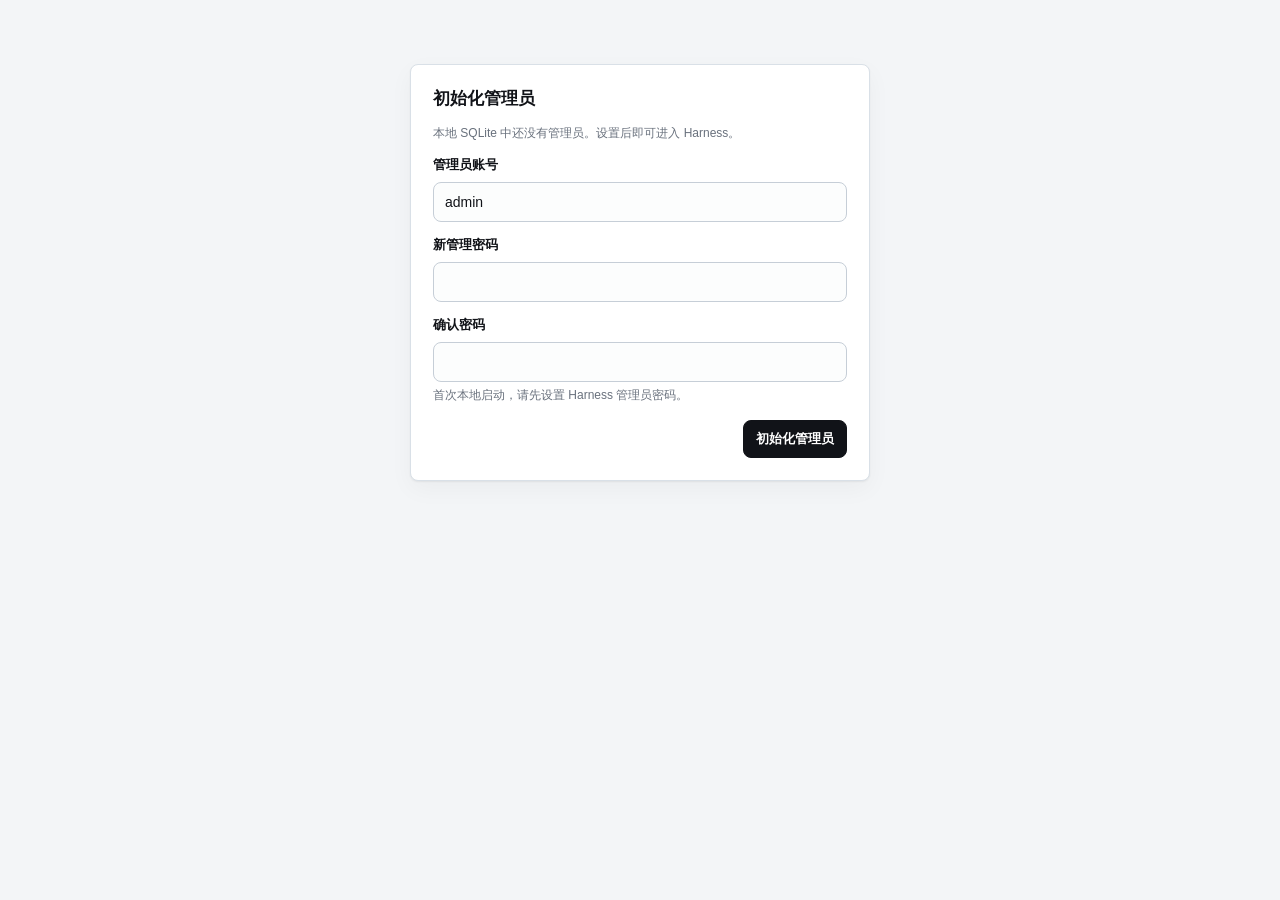
==== xhs-ops-demo-skill/assets/harness.html @ dd9276b9 "Package local SQLite skill workbench" ====
<!doctype html>
<html lang="zh-CN">
<head>
  <meta charset="utf-8" />
  <meta name="viewport" content="width=device-width, initial-scale=1" />
  <title>Agent Harness 控制台</title>
  <style>
    :root {
      --bg: #f7f7f5;
      --surface: #ffffff;
      --surface-soft: #f4f4f2;
      --text: #1f1f1f;
      --muted: #6b6b6b;
      --line: #dededb;
      --line-strong: #c9c9c5;
      --primary: #111111;
      --primary-hover: #2b2b2b;
      --green: #147d4f;
      --orange: #a85d00;
      --red: #c0392b;
      --shadow: 0 1px 2px rgba(0, 0, 0, .05);
    }
    * { box-sizing: border-box; }
    body {
      margin: 0;
      color: var(--text);
      background: var(--bg);
      font-family: -apple-system, BlinkMacSystemFont, "Segoe UI", "PingFang SC", "Microsoft YaHei", sans-serif;
    }
    h1 { margin: 0; font-size: 17px; font-weight: 760; letter-spacing: 0; }
    .sub { margin-top: 6px; color: var(--muted); font-size: 13px; line-height: 1.55; }
    a, .link-btn {
      color: var(--text); font-weight: 760; text-decoration: none;
    }
    button, .button-link {
      height: 38px; border: 1px solid var(--line); border-radius: 8px; background: var(--surface); padding: 0 12px;
      display: inline-flex; align-items: center; justify-content: center; cursor: pointer;
      font-size: 13px; font-weight: 760; color: var(--text);
    }
    button:hover, .button-link:hover { border-color: var(--line-strong); background: #f8f8f7; }
    button:disabled { opacity: .55; cursor: not-allowed; }
    input {
      width: 100%; height: 40px; border: 1px solid var(--line-strong); border-radius: 8px; padding: 0 11px;
      font-size: 14px; color: var(--text); background: var(--surface);
    }
    input:focus { outline: none; border-color: var(--primary); box-shadow: 0 0 0 2px rgba(17, 17, 17, .08); }
    button.primary { border-color: var(--primary); color: white; background: var(--primary); }
    button.primary:hover { background: var(--primary-hover); }
    button.danger { border: 0; color: white; background: var(--red); }
    button.secondary { background: #4b4b4b; color: white; border: 0; }
    .button-link { gap: 8px; }
    .app-shell {
      min-height: 100vh;
      display: grid;
      grid-template-columns: 268px minmax(0, 1fr);
    }
    .sidebar {
      min-height: 100vh;
      position: sticky;
      top: 0;
      align-self: start;
      display: flex;
      flex-direction: column;
      gap: 16px;
      padding: 18px;
      background: var(--surface);
      border-right: 1px solid var(--line);
    }
    .brand { display: flex; align-items: center; gap: 10px; padding: 2px 2px 8px; }
    .brand-mark {
      width: 30px; height: 30px; border-radius: 8px; border: 1px solid var(--line);
      display: grid; place-items: center; font-weight: 800; background: #f0f0ee;
    }
    .side-menu { display: grid; gap: 4px; }
    .menu-item {
      width: 100%;
      justify-content: flex-start;
      height: 36px;
      border: 0;
      box-shadow: none;
      background: transparent;
      color: #343434;
      font-weight: 680;
    }
    .menu-item:hover, .menu-item.active { background: var(--surface-soft); }
    .menu-item.active { color: #111; }
    .sidebar-actions { display: flex; gap: 8px; flex-wrap: wrap; }
    .sidebar-actions button, .sidebar-actions .button-link { box-shadow: none; height: 36px; }
    .side-panel {
      border-top: 1px solid var(--line);
      padding-top: 14px;
    }
    .content {
      min-width: 0;
      padding: 26px 34px 42px;
      display: flex;
      flex-direction: column;
      gap: 18px;
    }
    .page-header {
      display: flex;
      align-items: flex-start;
      justify-content: space-between;
      gap: 16px;
      padding-bottom: 8px;
      border-bottom: 1px solid var(--line);
    }
    .page-title { margin: 0; font-size: 26px; font-weight: 760; }
    .page { display: none; flex-direction: column; gap: 18px; }
    .page.active { display: flex; }
    .card, .section {
      background: var(--surface);
      border: 1px solid var(--line);
      border-radius: 8px;
      box-shadow: var(--shadow);
    }
    .section { padding: 18px; }
    h2 { margin: 0 0 14px; font-size: 17px; display: flex; justify-content: space-between; gap: 12px; align-items: center; }
    h3 { margin: 0 0 8px; font-size: 14px; }
    .small { color: var(--muted); font-size: 12px; line-height: 1.5; }
    .status { padding: 12px; border-radius: 8px; background: var(--surface-soft); border: 1px solid var(--line); line-height: 1.55; }
    .grid { display: grid; grid-template-columns: repeat(4, 1fr); gap: 12px; }
    .grid.two { grid-template-columns: 1fr 1fr; }
    .filter-grid { display: grid; grid-template-columns: repeat(6, minmax(0, 1fr)); gap: 12px; align-items: end; }
    .metric { border: 1px solid var(--line); border-radius: 8px; padding: 12px; background: #fbfbfa; }
    .metric b { display: block; font-size: 22px; margin-bottom: 4px; }
    .pill { display: inline-block; padding: 3px 8px; border-radius: 999px; font-size: 12px; font-weight: 760; background: #eeeeec; color: #3f3f3f; }
    .pill.active, .pill.applied { background: #e4f3eb; color: var(--green); }
    .pill.candidate, .pill.pending { background: #fff2dc; color: var(--orange); }
    .pill.disabled, .pill.dismissed { background: #eeeeec; color: #626262; }
    .pill.analyzed { background: #ececec; color: #333333; }
    .pill.lead, .pill.keep, .pill.allow, .pill.pass { background: #e4f3eb; color: var(--green); }
    .pill.drop, .pill.ignore, .pill.reject, .pill.block { background: #f9e7e4; color: var(--red); }
    .list { display: grid; gap: 10px; }
    .item { border: 1px solid var(--line); border-radius: 8px; padding: 12px; background: #fbfbfa; }
    .item-head { display: flex; justify-content: space-between; gap: 12px; align-items: flex-start; margin-bottom: 6px; }
    .trace-output, .feedback-output, .audit-output {
      max-height: 150px; overflow: auto; padding: 10px; border-radius: 8px; background: white;
      border: 1px solid var(--line); white-space: pre-wrap; font-size: 12px; color: #383838;
    }
    .feedback-output { max-height: 160px; }
    .audit-output { max-height: 190px; }
    .feedback-action {
      display: none; align-items: center; gap: 8px; margin-top: 10px; padding: 9px 10px;
      border-radius: 8px; background: var(--surface-soft); color: #333; font-size: 12px; font-weight: 760;
    }
    .feedback-action.error { display: flex; background: #f9e7e4; color: var(--red); }
    .feedback-action.active { display: flex; }
    .spinner {
      width: 14px; height: 14px; border: 2px solid #d8d8d5; border-top-color: var(--primary);
      border-radius: 999px; animation: spin .8s linear infinite; flex: 0 0 auto;
    }
    @keyframes spin { to { transform: rotate(360deg); } }
    .timeline { max-height: 360px; overflow: auto; border: 1px solid var(--line); border-radius: 8px; background: #fbfbfa; padding: 8px 12px; }
    .event { display: grid; grid-template-columns: 80px 145px 1fr; gap: 10px; padding: 8px 0; border-bottom: 1px dashed #dbe3ef; font-size: 12px; }
    .event:last-child { border-bottom: 0; }
    .event .time, .event .agent { color: var(--muted); }
    .history { display: grid; gap: 6px; max-height: 260px; overflow: auto; }
    .history button { width: 100%; justify-content: flex-start; box-shadow: none; height: auto; min-height: 38px; text-align: left; padding: 8px 10px; }
    .btn-row { display: flex; gap: 8px; flex-wrap: wrap; margin-top: 10px; }
    .btn-row button { box-shadow: none; }
    .btn-row button:disabled { opacity: .65; cursor: not-allowed; }
    .gate { min-height: 100vh; padding: 64px 18px 42px; display: grid; place-items: start center; }
    .gate-card { width: min(460px, 100%); padding: 22px; }
    .gate-card label, .modal label, .section label { display: block; font-weight: 760; font-size: 13px; margin: 14px 0 8px; }
    .gate-actions { display: flex; gap: 10px; justify-content: flex-end; margin-top: 16px; }
    .gate-actions button { box-shadow: none; }
    .modal-mask {
      position: fixed; inset: 0; background: rgba(15,23,42,.42); display: none; align-items: center; justify-content: center;
      z-index: 50; padding: 18px;
    }
    .modal { width: min(680px, 100%); background: white; border-radius: 8px; box-shadow: 0 18px 40px rgba(15,23,42,.18); border: 1px solid var(--line); }
    .modal-head { padding: 18px 20px; border-bottom: 1px solid var(--line); display: flex; justify-content: space-between; align-items: center; }
    .modal-head h2 { margin: 0; font-size: 18px; }
    .modal-body { padding: 20px; }
    .modal-actions { padding: 0 20px 20px; display: flex; gap: 10px; justify-content: flex-end; }
    .modal-actions button { box-shadow: none; }
    .row { display: grid; grid-template-columns: 1fr 1fr; gap: 12px; }
    .checks { display: flex; align-items: center; gap: 8px; margin-top: 12px; color: var(--muted); font-size: 13px; cursor: pointer; }
    .checks input { width: 16px; height: 16px; }
    .field-help { margin-top: 5px; color: var(--muted); font-size: 12px; line-height: 1.45; }
    .pager { display: flex; align-items: center; justify-content: space-between; gap: 12px; flex-wrap: wrap; margin-top: 14px; }
    .mono { font-family: ui-monospace, SFMono-Regular, Menlo, Consolas, "Liberation Mono", monospace; }

    /* Interaction polish: clearer navigation, stronger focus/hover states, restrained operator-console color. */
    :root {
      --bg: #f3f5f7;
      --surface: #ffffff;
      --surface-soft: #f8faf9;
      --text: #111318;
      --muted: #69717d;
      --line: #dde2e7;
      --line-strong: #c6ced7;
      --primary: #111318;
      --primary-hover: #252932;
      --accent: #0f6b57;
      --accent-soft: #e8f4ef;
      --blue: #315f9f;
      --blue-soft: #e9f0fb;
      --shadow: 0 1px 2px rgba(17, 19, 24, .06), 0 8px 24px rgba(17, 19, 24, .04);
      --shadow-hover: 0 2px 4px rgba(17, 19, 24, .08), 0 12px 28px rgba(17, 19, 24, .07);
      --focus-ring: 0 0 0 3px rgba(15, 107, 87, .16);
    }
    body { background: var(--bg); }
    button, .button-link {
      transition: transform .12s ease, background .14s ease, border-color .14s ease, box-shadow .14s ease, opacity .14s ease;
      box-shadow: 0 1px 1px rgba(17,19,24,.06);
    }
    button:hover:not(:disabled), .button-link:hover {
      border-color: var(--line-strong);
      box-shadow: var(--shadow-hover);
      transform: translateY(-1px);
    }
    button:active:not(:disabled), button.is-pressing:not(:disabled) {
      transform: translateY(0) scale(.99);
      box-shadow: 0 1px 1px rgba(17,19,24,.06);
    }
    button:focus-visible, .button-link:focus-visible, a:focus-visible {
      outline: none;
      box-shadow: var(--focus-ring);
    }
    button.primary {
      border-color: var(--primary);
      background: var(--primary);
      color: #ffffff;
    }
    button.primary:hover:not(:disabled) { background: var(--primary-hover); }
    button.secondary {
      color: var(--text);
      background: #ffffff;
      border: 1px solid var(--line-strong);
    }
    button.secondary:hover:not(:disabled) { background: #f7f9fb; }
    button.danger { background: var(--red); }
    input {
      background: #fcfdfd;
      transition: border-color .14s ease, box-shadow .14s ease, background .14s ease;
    }
    input:hover { border-color: #aeb8c4; background: #ffffff; }
    input:focus { border-color: var(--accent); box-shadow: var(--focus-ring); }
    input[type="checkbox"] { accent-color: var(--accent); }
    .card, .section, .gate-card {
      border-color: #d9e0e7;
      box-shadow: var(--shadow);
    }
    .sidebar {
      background: #ffffff;
      box-shadow: 1px 0 0 rgba(221,226,231,.7);
    }
    .brand-mark {
      color: #0f4f42;
      background: var(--accent-soft);
      border-color: #c8e5da;
    }
    .menu-item {
      position: relative;
      border-radius: 8px;
      padding-left: 14px;
      transition: background .14s ease, color .14s ease, transform .12s ease;
    }
    .menu-item::before {
      content: "";
      position: absolute;
      left: 4px;
      top: 9px;
      bottom: 9px;
      width: 3px;
      border-radius: 999px;
      background: transparent;
    }
    .menu-item:hover:not(:disabled) {
      background: #f2f6f4;
      transform: none;
      box-shadow: none;
    }
    .menu-item.active {
      color: #0f4f42;
      background: var(--accent-soft);
      font-weight: 800;
    }
    .menu-item.active::before { background: var(--accent); }
    .side-panel {
      background: #fbfcfd;
      border: 1px solid var(--line);
      border-radius: 8px;
      padding: 12px;
    }
    .page-header {
      background: rgba(255,255,255,.72);
      border: 1px solid rgba(221,226,231,.8);
      border-radius: 8px;
      padding: 16px;
    }
    .section {
      transition: box-shadow .14s ease, border-color .14s ease;
    }
    .section:hover { border-color: #d2dbe3; }
    .metric, .item {
      background: var(--surface-soft);
      transition: transform .14s ease, border-color .14s ease, box-shadow .14s ease, background .14s ease;
    }
    .metric:hover, .item:hover {
      border-color: #bcc8d4;
      box-shadow: var(--shadow-hover);
      transform: translateY(-1px);
      background: #ffffff;
    }
    .status {
      background: #ffffff;
      border-left: 4px solid var(--accent);
    }
    .filter-grid {
      padding: 12px;
      border: 1px solid var(--line);
      border-radius: 8px;
      background: var(--surface-soft);
    }
    .trace-output, .feedback-output, .audit-output {
      background: #ffffff;
      border-color: #dce5e1;
    }
    .pill { border-radius: 8px; }
    .pill.active, .pill.applied, .pill.lead, .pill.keep, .pill.allow, .pill.pass {
      background: var(--accent-soft);
      color: #0f4f42;
    }
    .pill.candidate, .pill.pending { background: #fff7e6; color: #895500; }
    .gate {
      background: var(--bg);
    }
    .gate-card {
      background: #ffffff;
    }
    .checks:hover { color: var(--text); }
    @media (max-width: 1100px) {
      .app-shell { grid-template-columns: 1fr; }
      .sidebar { position: static; min-height: auto; border-right: 0; border-bottom: 1px solid var(--line); }
      .content { padding: 22px 18px 34px; }
      .page-header { flex-direction: column; }
      .grid, .grid.two { grid-template-columns: 1fr; }
      .filter-grid { grid-template-columns: 1fr 1fr; }
      .event { grid-template-columns: 1fr; gap: 2px; }
      .row { grid-template-columns: 1fr; }
    }
    @media (max-width: 680px) {
      .filter-grid { grid-template-columns: 1fr; }
      .sidebar-actions { display: grid; grid-template-columns: 1fr 1fr; }
      .sidebar-actions .button-link, .sidebar-actions button { width: 100%; }
    }
  </style>
</head>
<body>
  <div id="adminGate" class="gate">
    <div class="card gate-card">
      <h2 id="adminGateTitle">管理员登录</h2>
      <div id="adminGateIntro" class="small">请输入 Harness 管理密码后进入控制台。</div>
      <label for="adminUsername">管理员账号</label>
      <input id="adminUsername" value="admin" autocomplete="username" />
      <label id="adminPasswordLabel" for="adminPassword">管理密码</label>
      <input id="adminPassword" type="password" autocomplete="current-password" />
      <div id="setupConfirmFields" style="display:none;">
        <label for="adminPasswordConfirm">确认密码</label>
        <input id="adminPasswordConfirm" type="password" autocomplete="new-password" />
      </div>
      <div id="adminLoginStatus" class="field-help">尚未登录。</div>
      <div class="gate-actions">
        <button id="adminLoginBtn" class="primary" onclick="adminLogin()">进入 Harness</button>
        <button id="adminSetupBtn" class="primary" style="display:none;" onclick="setupAdmin()">初始化管理员</button>
      </div>
    </div>
  </div>

  <main id="harnessMain" class="app-shell" style="display:none;">
    <aside class="sidebar">
      <div class="brand">
        <div class="brand-mark">H</div>
        <div>
          <h1>Agent Harness</h1>
          <div class="small">控制台</div>
        </div>
      </div>

      <nav class="side-menu" aria-label="Harness 菜单">
        <button id="nav-overview" class="menu-item active" onclick="setActivePage('overview')">总览</button>
        <button id="nav-audit" class="menu-item" onclick="setActivePage('audit')">审计日志</button>
        <button id="nav-trace" class="menu-item" onclick="setActivePage('trace')">Agent轨迹</button>
        <button id="nav-agents" class="menu-item" onclick="setActivePage('agents')">Agent与Prompt</button>
        <button id="nav-feedback" class="menu-item" onclick="setActivePage('feedback')">反馈学习</button>
        <button id="nav-settings" class="menu-item" onclick="setActivePage('settings')">系统设置</button>
      </nav>

      <div id="adminNav" class="sidebar-actions" style="display:none;">
        <a class="button-link" href="index.html">获客工作台</a>
        <button class="primary" onclick="refreshAll()">刷新</button>
        <button class="secondary" onclick="adminLogout()">退出</button>
      </div>

      <div class="side-panel">
        <h2>当前任务</h2>
      <div id="currentTask" class="status">正在读取最新任务...</div>
      </div>
      <div class="side-panel">
      <h2>历史任务</h2>
      <div id="history" class="history"><div class="small">暂无历史任务</div></div>
      </div>
    </aside>

    <section class="content">
      <div class="page-header">
        <div>
          <div id="pageTitle" class="page-title">总览</div>
          <div id="pageSubtitle" class="sub">任务状态、关键指标和自动进化摘要。</div>
        </div>
        <div class="btn-row" style="margin-top:0;">
          <button onclick="refreshAll()">刷新</button>
        </div>
      </div>

      <section id="page-overview" class="page active">
        <div class="section">
          <h2>运行总览 <span class="btn-row"><button onclick="runEval()">手动评估</button></span></h2>
          <div id="overview" class="grid">
            <div class="metric"><b>-</b><span class="small">Agent 调用</span></div>
            <div class="metric"><b>-</b><span class="small">线索</span></div>
            <div class="metric"><b>-</b><span class="small">Prompt 候选</span></div>
            <div class="metric"><b>-</b><span class="small">状态</span></div>
          </div>
        </div>

        <div class="section">
          <h2>任务总结与进化</h2>
          <div id="summary" class="grid two"><div class="small">暂无任务总结</div></div>
        </div>
      </section>

      <section id="page-audit" class="page">
        <div class="section">
          <h2>
            审计日志
            <span class="btn-row" style="margin-top:0;">
              <button onclick="useCurrentTaskForAudit()">当前任务</button>
              <button onclick="resetAuditFilters()">重置</button>
              <button id="auditQueryBtn" class="primary" onclick="loadAuditLogs(false)">查询</button>
            </span>
          </h2>
          <div class="filter-grid">
            <div>
              <label for="auditTaskId">Task ID</label>
              <input id="auditTaskId" inputmode="numeric" placeholder="全部" />
            </div>
            <div>
              <label for="auditStage">Stage</label>
              <input id="auditStage" placeholder="全部" />
            </div>
            <div>
              <label for="auditEntityType">Entity Type</label>
              <input id="auditEntityType" placeholder="全部" />
            </div>
            <div>
              <label for="auditDecision">Decision</label>
              <input id="auditDecision" placeholder="全部" />
            </div>
            <div>
              <label for="auditKeyword">Keyword</label>
              <input id="auditKeyword" placeholder="全部" />
            </div>
            <div>
              <label for="auditOffset">Offset</label>
              <input id="auditOffset" type="number" min="0" value="0" />
            </div>
            <div>
              <label for="auditLimit">Limit</label>
              <input id="auditLimit" type="number" min="1" max="100" value="100" />
            </div>
          </div>
          <div class="pager">
            <div id="auditStatus" class="small">尚未查询。</div>
            <div class="btn-row" style="margin-top:0;">
              <button id="auditPrev" onclick="pageAudit(-1)">上一页</button>
              <button id="auditNext" onclick="pageAudit(1)">下一页</button>
            </div>
          </div>
          <div id="auditLogs" class="list" style="margin-top:14px;"><div class="small">暂无审计日志</div></div>
        </div>
      </section>

      <section id="page-trace" class="page">
        <div class="section">
          <h2>Agent 执行轨迹</h2>
          <div id="trace" class="list"><div class="small">暂无执行轨迹</div></div>
        </div>

        <div class="section">
          <h2>任务事件</h2>
          <div id="events" class="timeline"><div class="small">暂无事件</div></div>
        </div>
      </section>

      <section id="page-agents" class="page">
        <div class="section">
          <h2>Agent 拓扑</h2>
          <div id="agents" class="grid two"><div class="small">正在读取 Agent 列表...</div></div>
        </div>

        <div class="section">
          <h2>提示词 / Skill 版本</h2>
          <div id="prompts" class="list"><div class="small">正在读取提示词版本...</div></div>
        </div>
      </section>

      <section id="page-feedback" class="page">
        <div class="section">
          <h2>反馈学习队列</h2>
          <div id="feedbackQueue" class="list"><div class="small">正在读取反馈队列...</div></div>
        </div>
      </section>

      <section id="page-settings" class="page">
        <div class="section">
          <h2>系统设置 <span class="btn-row" style="margin-top:0;"><button id="saveSettingsBtn" class="primary" onclick="saveSettings()">保存</button></span></h2>
          <label for="settingApiBase">API 中转站地址</label>
          <input id="settingApiBase" placeholder="例如：https://poolrouter.com/v1" />
          <div class="field-help">OpenAI 兼容接口 base URL，通常以 /v1 结尾。</div>

          <div class="row">
            <div>
              <label for="settingModel">模型名称</label>
              <input id="settingModel" placeholder="例如：gemini-3.5-flash" />
            </div>
            <div>
              <label for="settingTemperature">Temperature</label>
              <input id="settingTemperature" type="number" min="0" max="2" step="0.1" value="0.6" />
            </div>
          </div>

          <label for="settingApiKey">API Key</label>
          <input id="settingApiKey" type="password" placeholder="留空则保留当前密钥" autocomplete="off" />
          <div id="apiKeyHelp" class="field-help">已保存的密钥不会回显。输入新 Key 后会覆盖当前配置。</div>

          <label for="settingXhsBin">XHS 路径</label>
          <input id="settingXhsBin" placeholder="本机可填 xhs 或 venv 中的 xhs 绝对路径" />

          <label class="checks"><input id="settingRedactUser" type="checkbox" />工作台展示时打码公开昵称和用户 ID</label>

          <label>默认采集延迟（秒）</label>
          <div class="row">
            <input id="settingDelayMin" type="number" min="0" max="120" value="7" />
            <input id="settingDelayMax" type="number" min="0" max="120" value="60" />
          </div>
        </div>
      </section>
    </section>
  </main>

  <script>
    const $ = (id) => document.getElementById(id);
    function displayText(value) {
      return String(value ?? '')
        .replaceAll('微闻云', '当前工作台')
        .replaceAll('内部销售', '使用者')
        .replaceAll('销售团队', '团队')
        .replaceAll('销售人员', '使用者');
    }
    const esc = (s) => displayText(s).replace(/[&<>'"]/g, c => ({'&':'&amp;','<':'&lt;','>':'&gt;',"'":'&#39;','"':'&quot;'}[c]));
    const fmt = (n) => Number(n || 0).toLocaleString('zh-CN');
    let currentTaskId = localStorage.getItem('currentTaskId') || '';
    let latestTask = null;
    let latestPrompts = [];
    let latestFeedback = [];
    let adminReady = false;
    let activePage = localStorage.getItem('harnessActivePage') || 'overview';
    if (activePage === 'sales') activePage = 'overview';
    let adminSetupMode = false;
    let settingsLoaded = false;
    const auditState = { offset: 0, limit: 100, total: 0, hasMore: false, loaded: false, loading: false };
    const busyFeedback = new Set();
    function wireButtonFeedback() {
      document.addEventListener('pointerdown', event => {
        const button = event.target.closest('button');
        if (!button || button.disabled) return;
        button.classList.add('is-pressing');
      });
      ['pointerup', 'pointercancel', 'pointerleave'].forEach(type => {
        document.addEventListener(type, event => {
          const button = event.target.closest('button');
          if (button) button.classList.remove('is-pressing');
        });
      });
    }
    async function withButtonBusy(buttonId, busyText, action) {
      const button = $(buttonId);
      if (!button) return action();
      const oldText = button.textContent;
      button.disabled = true;
      button.textContent = busyText;
      try {
        return await action();
      } finally {
        button.disabled = false;
        button.textContent = oldText;
      }
    }
    const PAGE_COPY = {
      overview: ['总览', '任务状态、关键指标和自动进化摘要。'],
      audit: ['审计日志', '按任务、阶段、实体、决策和关键词检索 Harness 审计记录。'],
      trace: ['Agent轨迹', '查看当前任务的 Agent 调用链路和事件流。'],
      agents: ['Agent与Prompt', '管理 Agent 拓扑、提示词候选和当前版本。'],
      feedback: ['反馈学习', '分析人工反馈并应用到运行时 Prompt/Skill。'],
      settings: ['系统设置', '配置模型、中转站、XHS 路径和工作台展示策略。']
    };
    const AGENT_DISPLAY_NAMES = {
      chief_orchestrator: '总控编排 Agent',
      planning_agent: '搜索规划 Agent',
      relevance_agent: '相关性判断 Agent',
      lead_signal_agent: '线索识别 Agent',
      product_strategy_agent: '产品策略 Agent',
      critic_qa_agent: '质检风控 Agent',
      report_agent: '报告 Agent',
      reflection_evolution_agent: '复盘进化 Agent',
      'Chief Orchestrator': '总控编排 Agent',
      'Planning Agent': '搜索规划 Agent',
      'Relevance Agent': '相关性判断 Agent',
      'Lead Signal Agent': '线索识别 Agent',
      'Product Strategy Agent': '产品策略 Agent',
      'Critic / QA Agent': '质检风控 Agent',
      'Report Agent': '报告 Agent',
      'Reflection / Evolution Agent': '复盘进化 Agent',
      'Auth Agent': '登录检查',
      'Tool Harness': '工具 Harness',
      'Delay Guard': '延迟保护',
      'Keyword Agent': '关键词规划 Agent',
      'Search Agent': '搜索读取 Agent',
      'Signal Agent': '线索信号 Agent',
      'Product Match Agent': '产品匹配 Agent',
      'QA Agent': '质检汇总 Agent',
    };
    const PURPOSE_DISPLAY_NAMES = {
      'task orchestration': '任务理解与阶段编排',
      'search planning': '搜索策略规划',
      'batch note relevance': '批量笔记相关性判断',
      'adaptive relevance review': '自适应相关性复审',
      'batch lead signal detection': '批量线索信号识别',
      'adaptive lead review': '自适应线索复审',
      'product match and outreach copy': '产品匹配与人工跟进话术',
      'quality and safety review': '质量与安全边界检查',
      'sales report generation': '获客报告生成',
      'task reflection and evolution': '任务复盘与进化候选生成',
    };
    const FEEDBACK_LABELS = {
      valid_lead: '有效线索',
      invalid_lead: '误判线索',
      missed_lead: '漏识别线索',
      wrong_product: '产品匹配不准',
      bad_outreach: '跟进话术不合适',
      other: '其他'
    };

    function apiBase() {
      return location.protocol === 'file:' ? 'http://127.0.0.1:8765' : '';
    }

    function setActivePage(page) {
      if (!PAGE_COPY[page]) page = 'overview';
      activePage = page;
      localStorage.setItem('harnessActivePage', page);
      Object.keys(PAGE_COPY).forEach(key => {
        const nav = $(`nav-${key}`);
        const panel = $(`page-${key}`);
        if (nav) nav.classList.toggle('active', key === page);
        if (panel) panel.classList.toggle('active', key === page);
      });
      $('pageTitle').textContent = PAGE_COPY[page][0];
      $('pageSubtitle').textContent = PAGE_COPY[page][1];
      if (page === 'settings') loadSettings();
      if (page === 'audit' && !auditState.loaded) loadAuditLogs(true);
    }

    function showAdminGate(message = '请先登录。') {
      adminReady = false;
      adminSetupMode = false;
      $('adminGateTitle').textContent = '管理员登录';
      $('adminGateIntro').textContent = '请输入 Harness 管理密码后进入控制台。';
      $('adminPasswordLabel').textContent = '管理密码';
      $('setupConfirmFields').style.display = 'none';
      $('adminLoginBtn').style.display = 'inline-flex';
      $('adminSetupBtn').style.display = 'none';
      $('adminGate').style.display = 'grid';
      $('harnessMain').style.display = 'none';
      $('adminNav').style.display = 'none';
      $('adminLoginStatus').textContent = message;
      $('adminLoginStatus').style.color = 'var(--muted)';
    }

    function showSetupGate(message = '首次本地启动，请先设置 Harness 管理员密码。') {
      adminReady = false;
      adminSetupMode = true;
      $('adminGateTitle').textContent = '初始化管理员';
      $('adminGateIntro').textContent = '本地 SQLite 中还没有管理员。设置后即可进入 Harness。';
      $('adminPasswordLabel').textContent = '新管理密码';
      $('setupConfirmFields').style.display = 'block';
      $('adminLoginBtn').style.display = 'none';
      $('adminSetupBtn').style.display = 'inline-flex';
      $('adminGate').style.display = 'grid';
      $('harnessMain').style.display = 'none';
      $('adminNav').style.display = 'none';
      $('adminLoginStatus').textContent = message;
      $('adminLoginStatus').style.color = 'var(--muted)';
    }

    function showHarness() {
      adminReady = true;
      adminSetupMode = false;
      $('adminGate').style.display = 'none';
      $('harnessMain').style.display = 'grid';
      $('adminNav').style.display = 'inline-flex';
      setActivePage(activePage);
    }

    async function adminMe() {
      const res = await fetch(`${apiBase()}/api/auth/me`, { credentials: 'same-origin' });
      if (!res.ok) throw new Error('未登录');
      const json = await res.json();
      if (!json.ok) throw new Error(json.error || '未登录');
      if (json.data?.user?.role !== 'admin') throw new Error('不是管理员会话');
      return json.data;
    }

    async function adminLogin() {
      return withButtonBusy('adminLoginBtn', '正在进入...', async () => {
        const username = $('adminUsername').value.trim() || 'admin';
        const password = $('adminPassword').value;
        $('adminLoginStatus').textContent = '正在验证管理密码...';
        $('adminLoginStatus').style.color = 'var(--muted)';
        try {
          const res = await fetch(`${apiBase()}/api/auth/login`, {
            method: 'POST',
            credentials: 'same-origin',
            headers: { 'Content-Type': 'application/json' },
            body: JSON.stringify({ username, password, role: 'admin' })
          });
          const json = await res.json();
          if (!json.ok) throw new Error(json.error || '登录失败');
          $('adminPassword').value = '';
          showHarness();
          await refreshAll();
        } catch (err) {
          $('adminLoginStatus').textContent = '登录失败：' + (err.message || err);
          $('adminLoginStatus').style.color = 'var(--red)';
        }
      });
    }

    async function setupAdmin() {
      return withButtonBusy('adminSetupBtn', '正在初始化...', async () => {
        const username = $('adminUsername').value.trim() || 'admin';
        const password = $('adminPassword').value;
        const confirm = $('adminPasswordConfirm').value;
        if (!password || password.length < 6) {
          $('adminLoginStatus').textContent = '管理密码至少需要 6 位。';
          $('adminLoginStatus').style.color = 'var(--red)';
          return;
        }
        if (password !== confirm) {
          $('adminLoginStatus').textContent = '两次输入的密码不一致。';
          $('adminLoginStatus').style.color = 'var(--red)';
          return;
        }
        try {
          const res = await fetch(`${apiBase()}/api/setup/admin`, {
            method: 'POST',
            credentials: 'same-origin',
            headers: { 'Content-Type': 'application/json' },
            body: JSON.stringify({ username, password })
          });
          const json = await res.json();
          if (!json.ok) throw new Error(json.error || '初始化失败');
          $('adminPassword').value = '';
          $('adminPasswordConfirm').value = '';
          showHarness();
          await refreshAll();
        } catch (err) {
          $('adminLoginStatus').textContent = '初始化失败：' + (err.message || err);
          $('adminLoginStatus').style.color = 'var(--red)';
        }
      });
    }

    async function adminLogout() {
      try {
        await fetch(`${apiBase()}/api/auth/logout`, { method: 'POST', credentials: 'same-origin' });
      } catch {}
      showAdminGate('已退出 Harness。');
    }

    async function bootAdmin() {
      const setup = await fetch(`${apiBase()}/api/setup/status`, { credentials: 'same-origin' }).then(res => res.json()).catch(() => null);
      if (!setup?.data?.hasAdmin) {
        showSetupGate();
        return;
      }
      try {
        await adminMe();
        showHarness();
        await refreshAll();
      } catch {
        showAdminGate('请先登录 Harness。');
      }
    }

    function formatTime(ts) {
      if (!ts) return '-';
      return new Date(Number(ts) * 1000).toLocaleString('zh-CN', { hour12: false });
    }

    function formatAnyTime(value) {
      if (!value) return '-';
      if (typeof value === 'number' || /^\d+(\.\d+)?$/.test(String(value))) {
        const numeric = Number(value);
        const millis = numeric > 100000000000 ? numeric : numeric * 1000;
        return new Date(millis).toLocaleString('zh-CN', { hour12: false });
      }
      const date = new Date(value);
      return Number.isNaN(date.getTime()) ? String(value) : date.toLocaleString('zh-CN', { hour12: false });
    }

    function safeClass(value) {
      return String(value || '').toLowerCase().replace(/[^a-z0-9_-]+/g, '-').slice(0, 32);
    }

    function statusLabel(status) {
      return { running:'运行中', completed:'已完成', failed:'失败', stopped:'已停止', interrupted:'已中断' }[status] || status || '未知';
    }

    function promptStatusLabel(status) {
      return { active:'当前版本', candidate:'候选版本', disabled:'已禁用' }[status] || status || '未知';
    }

    function feedbackStatusLabel(status) {
      return { pending:'待分析', analyzed:'已分析', applied:'已应用', dismissed:'已忽略' }[status] || status || '未知';
    }

    function agentLabel(value) {
      return AGENT_DISPLAY_NAMES[value] || value || 'Agent';
    }

    function purposeLabel(value) {
      return PURPOSE_DISPLAY_NAMES[value] || value || '';
    }

    function disableLabel(status) {
      if (status === 'active') return '禁用并回滚';
      if (status === 'candidate') return '禁用候选';
      return '禁用版本';
    }

    function textBlock(value, limit = 900) {
      const text = typeof value === 'string' ? value : JSON.stringify(value || {}, null, 2);
      return esc(text.slice(0, limit));
    }

    async function post(path, body = {}) {
      const res = await fetch(`${apiBase()}${path}`, {
        method: 'POST',
        credentials: 'same-origin',
        headers: { 'Content-Type': 'application/json' },
        body: JSON.stringify(body)
      });
      if (res.status === 401 || res.status === 403) {
        showAdminGate('管理员会话已过期，请重新登录。');
        throw new Error('管理员会话已过期');
      }
      const json = await res.json();
      if (!json.ok) throw new Error(json.error || '请求失败');
      return json.data;
    }

    async function get(path) {
      const res = await fetch(`${apiBase()}${path}`, { credentials: 'same-origin' });
      if (res.status === 401 || res.status === 403) {
        showAdminGate('管理员会话已过期，请重新登录。');
        throw new Error('管理员会话已过期');
      }
      const json = await res.json();
      if (!json.ok) throw new Error(json.error || '请求失败');
      return json.data;
    }

    async function refreshAll() {
      await Promise.allSettled([loadAgents(), loadPrompts(), loadFeedback(), loadHistory()]);
      await loadTask(currentTaskId);
      if (activePage === 'audit' && (auditState.loaded || currentTaskId)) await loadAuditLogs(false);
      if (activePage === 'settings') await loadSettings(true);
    }

    async function loadHistory() {
      const data = await post('/api/admin/tasks/list', { limit: 20 });
      const tasks = data.tasks || [];
      if (!currentTaskId && tasks[0]) currentTaskId = String(tasks[0].id);
      $('history').innerHTML = tasks.length ? tasks.map(t => `
        <button onclick="selectTask(${Number(t.id)})">
          <span>#${fmt(t.id)} · ${esc(statusLabel(t.status))}<br><span class="small">${esc(t.keyword || '无关键词')} · 笔记 ${fmt(t.notesCount)} · 线索 ${fmt(t.leadsCount)} · ${formatTime(t.updatedAt)}</span></span>
        </button>
      `).join('') : '<div class="small">暂无历史任务</div>';
    }

    async function selectTask(taskId) {
      currentTaskId = String(taskId);
      localStorage.setItem('currentTaskId', currentTaskId);
      await loadTask(currentTaskId);
    }

    async function loadTask(taskId) {
      if (!taskId) {
        $('currentTask').textContent = '暂无任务。请先在获客工作台启动一次扫描。';
        return;
      }
      const data = await post('/api/admin/tasks/status', { taskId });
      if (!data || data.hasTask === false) {
        $('currentTask').textContent = '没有找到该任务。';
        return;
      }
      latestTask = data;
      renderTask(data);
    }

    async function loadAgents() {
      const data = await get('/api/agents');
      const agents = data.agents || [];
      $('agents').innerHTML = agents.map(agent => `
        <div class="item">
          <div class="item-head">
            <b>${esc(agentLabel(agent.key || agent.name))}</b>
            <span class="pill">${esc(agent.version)}</span>
          </div>
          <div class="small">${esc(agent.role)}</div>
        </div>
      `).join('') || '<div class="small">暂无 Agent</div>';
    }

    async function loadPrompts() {
      const data = await get('/api/prompts');
      latestPrompts = data.prompts || [];
      renderPrompts(latestPrompts);
    }

    async function loadFeedback() {
      try {
        const data = await get('/api/feedback/list?limit=100');
        latestFeedback = data.feedback || [];
        renderFeedback(latestFeedback);
      } catch (err) {
        $('feedbackQueue').innerHTML = `<div class="small" style="color:var(--red);">读取反馈队列失败：${esc(err.message || err)}。请确认后端已重启并加载最新代码。</div>`;
      }
    }

    function auditPayload() {
      const limit = Math.min(Math.max(Number($('auditLimit').value || 100), 1), 100);
      const offset = Math.max(0, Number($('auditOffset').value || auditState.offset || 0));
      $('auditLimit').value = String(limit);
      $('auditOffset').value = String(offset);
      auditState.limit = limit;
      auditState.offset = offset;
      const body = { limit, offset };
      const taskId = $('auditTaskId').value.trim();
      const stage = $('auditStage').value.trim();
      const entityType = $('auditEntityType').value.trim();
      const decision = $('auditDecision').value.trim();
      const keyword = $('auditKeyword').value.trim();
      if (taskId) body.taskId = /^\d+$/.test(taskId) ? Number(taskId) : taskId;
      if (stage) body.stage = stage;
      if (entityType) body.entityType = entityType;
      if (decision) body.decision = decision;
      if (keyword) body.keyword = keyword;
      return body;
    }

    function auditItemsFrom(data) {
      if (Array.isArray(data)) return data;
      return data?.items || data?.logs || data?.auditLogs || data?.audit || data?.rows || [];
    }

    function renderAuditLogs(items, data = {}) {
      const offset = Number(data.offset ?? auditState.offset ?? 0);
      const limit = Number(data.limit ?? auditState.limit ?? 100);
      const total = Number(data.total ?? data.totalCount ?? data.count ?? 0);
      auditState.offset = offset;
      auditState.limit = limit;
      auditState.total = total;
      auditState.hasMore = Boolean(data.hasMore ?? data.has_more ?? (items.length >= limit && (!total || offset + items.length < total)));
      $('auditOffset').value = String(offset);
      $('auditPrev').disabled = offset <= 0;
      $('auditNext').disabled = !auditState.hasMore;
      if (!items.length) {
        $('auditStatus').textContent = total ? `共 ${fmt(total)} 条，当前页为空。` : '未找到匹配审计日志。';
        $('auditLogs').innerHTML = '<div class="small">暂无审计日志</div>';
        return;
      }
      const end = offset + items.length;
      $('auditStatus').textContent = total
        ? `显示 ${fmt(offset + 1)}-${fmt(end)} / ${fmt(total)} 条`
        : `显示 ${fmt(offset + 1)}-${fmt(end)} 条`;
      $('auditLogs').innerHTML = items.map(item => {
        const taskId = item.taskId ?? item.task_id ?? '-';
        const stage = item.stage ?? item.phase ?? item.agentStage ?? '-';
        const entityType = item.entityType ?? item.entity_type ?? item.type ?? '-';
        const entityId = item.entityId ?? item.entity_id ?? item.noteId ?? item.note_id ?? item.commentId ?? item.comment_id ?? item.leadId ?? item.lead_id ?? '-';
        const decision = item.decision ?? item.action ?? item.result ?? item.status ?? '-';
        const agent = agentLabel(item.agentKey ?? item.agent_key ?? item.agentName ?? item.agent_name ?? item.agent);
        const message = item.message ?? item.reason ?? item.summary ?? item.decisionSummary ?? item.evidence ?? '';
        const keyword = item.sourceKeyword ?? item.source_keyword ?? item.keyword ?? item.query ?? '';
        const createdAt = item.createdAt ?? item.created_at ?? item.time ?? item.timestamp;
        return `
          <div class="item">
            <div class="item-head">
              <div>
                <b>${esc(agent)} <span class="mono">#${esc(taskId)}</span></b>
                <div class="small">${esc(stage)} · ${esc(entityType)}:${esc(entityId)}${keyword ? ` · ${esc(keyword)}` : ''} · ${formatAnyTime(createdAt)}</div>
              </div>
              <span class="pill ${safeClass(decision)}">${esc(decision)}</span>
            </div>
            ${message ? `<div class="small">${esc(message)}</div>` : ''}
            <div class="audit-output">${textBlock(item, 1800)}</div>
          </div>
        `;
      }).join('');
    }

    async function loadAuditLogs(reset = false) {
      if (!adminReady) return showAdminGate('请先登录 Harness。');
      if (auditState.loading) return;
      if (reset) {
        auditState.offset = 0;
        $('auditOffset').value = '0';
      }
      if (!$('auditTaskId').value.trim() && (latestTask?.taskId || currentTaskId)) {
        $('auditTaskId').value = latestTask?.taskId || currentTaskId;
      }
      if (!$('auditTaskId').value.trim()) {
        auditState.loaded = false;
        auditState.hasMore = false;
        $('auditPrev').disabled = true;
        $('auditNext').disabled = true;
        $('auditStatus').textContent = '请先选择任务或输入 Task ID。';
        $('auditLogs').innerHTML = '<div class="small">暂无审计日志</div>';
        return;
      }
      auditState.loaded = true;
      auditState.loading = true;
      $('auditPrev').disabled = true;
      $('auditNext').disabled = true;
      $('auditStatus').textContent = '正在读取审计日志...';
      const queryBtn = $('auditQueryBtn');
      const queryText = queryBtn?.textContent;
      if (queryBtn) {
        queryBtn.disabled = true;
        queryBtn.textContent = '查询中...';
      }
      try {
        const data = await post('/api/admin/tasks/audit', auditPayload());
        renderAuditLogs(auditItemsFrom(data), data || {});
      } catch (err) {
        auditState.hasMore = false;
        $('auditStatus').innerHTML = `<span style="color:var(--red);">读取失败：${esc(err.message || err)}</span>`;
        $('auditLogs').innerHTML = '<div class="small">审计接口暂不可用或当前后端尚未实现该路径。</div>';
      } finally {
        auditState.loading = false;
        if (queryBtn) {
          queryBtn.disabled = false;
          queryBtn.textContent = queryText;
        }
      }
    }

    function pageAudit(direction) {
      const limit = Math.min(Math.max(Number($('auditLimit').value || auditState.limit || 100), 1), 100);
      auditState.offset = direction < 0 ? Math.max(0, auditState.offset - limit) : auditState.offset + limit;
      $('auditOffset').value = String(auditState.offset);
      loadAuditLogs(false);
    }

    function useCurrentTaskForAudit() {
      $('auditTaskId').value = latestTask?.taskId || currentTaskId || '';
      loadAuditLogs(true);
    }

    function resetAuditFilters() {
      ['auditTaskId', 'auditStage', 'auditEntityType', 'auditDecision', 'auditKeyword'].forEach(id => $(id).value = '');
      $('auditOffset').value = '0';
      $('auditLimit').value = '100';
      auditState.offset = 0;
      auditState.total = 0;
      auditState.hasMore = false;
      auditState.loaded = false;
      $('auditStatus').textContent = '尚未查询。';
      $('auditPrev').disabled = true;
      $('auditNext').disabled = true;
      $('auditLogs').innerHTML = '<div class="small">暂无审计日志</div>';
    }

    function renderTask(data) {
      const trace = data.agentTrace || [];
      const summary = data.taskSummary || {};
      const leads = data.leads?.leads || [];
      const candidateCount = (data.promptVersionSummary || latestPrompts || []).reduce((sum, item) => sum + Number(item.candidates || (item.status === 'candidate' ? 1 : 0)), 0);
      $('currentTask').innerHTML = `
        <b>#${fmt(data.taskId)} · ${esc(statusLabel(data.status))}</b>
        <div class="small">${esc(data.statusText || '')}</div>
        <div class="small">更新：${formatTime(data.updatedAt)}</div>
      `;
      $('overview').innerHTML = `
        <div class="metric"><b>${fmt(trace.length)}</b><span class="small">Agent 调用</span></div>
        <div class="metric"><b>${fmt(leads.length)}</b><span class="small">线索</span></div>
        <div class="metric"><b>${fmt(candidateCount)}</b><span class="small">候选版本</span></div>
        <div class="metric"><b>${esc(statusLabel(data.status))}</b><span class="small">任务状态</span></div>
      `;
      $('trace').innerHTML = trace.length ? trace.map(run => `
        <div class="item">
          <div class="item-head">
            <b>${esc(agentLabel(run.agentKey || run.agentName))}</b>
            <span class="pill">${Math.round(Number(run.confidence || 0) * 100)}%</span>
          </div>
          <div class="small">${esc(purposeLabel(run.purpose))} · ${esc(run.promptVersion || '')} · ${fmt(run.durationMs)}ms · ${formatTime(run.createdAt)}</div>
          ${run.error ? `<div class="small" style="color:var(--red);">${esc(run.error)}</div>` : ''}
          <div class="trace-output">${textBlock(run.outputSummary)}</div>
        </div>
      `).join('') : '<div class="small">暂无 Agent 执行轨迹</div>';
      const agentSummaries = summary.agent_summaries || summary.agentSummaries || [];
      $('summary').innerHTML = `
        <div class="item">
          <h3>本次任务总结</h3>
          <div class="small">${esc(summary.task_summary || summary.decision || data.evolutionSummary || '暂无复盘')}</div>
        </div>
        <div class="item">
          <h3>自动进化</h3>
          <div class="small">${esc(summary.evolution_summary || data.evolutionSummary || '暂无进化记录')}</div>
        </div>
        ${agentSummaries.map(item => `
          <div class="item" id="summaryItem-${Number(item.id)}">
            <h3>${esc(agentLabel(item.agentKey || item.agent || item.agentName))}</h3>
            <div class="small">${esc(item.recommendation || item.weaknesses || item.strengths || '')}</div>
          </div>
        `).join('')}
      `;
      const events = data.events || [];
      $('events').innerHTML = events.length ? events.map(e => `
        <div class="event">
          <div class="time">${formatTime(e.createdAt)}</div>
          <div class="agent">${esc(agentLabel(e.agent || '-'))}</div>
          <div>${esc(e.message || '')}</div>
        </div>
      `).join('') : '<div class="small">暂无事件</div>';
    }

    function renderPrompts(prompts) {
      $('prompts').innerHTML = prompts.length ? prompts.map(prompt => `
        <div class="item">
          <div class="item-head">
            <b>${esc(agentLabel(prompt.agentKey || prompt.agentName))} · ${esc(prompt.version)}</b>
            <span class="pill ${esc(prompt.status)}">${esc(promptStatusLabel(prompt.status))}</span>
          </div>
          <div class="small">评分 ${Number(prompt.score || 0).toFixed(2)} · ${esc(prompt.notes || '')}</div>
          <div class="small">来源任务：${prompt.sourceTaskId || '-'}</div>
          <div class="btn-row">
            ${prompt.status !== 'active' && prompt.status !== 'disabled' ? `<button class="primary" onclick="promotePrompt(${Number(prompt.id)})">设为当前版本</button>` : ''}
            ${prompt.status !== 'disabled' ? `<button class="danger" onclick="disablePrompt(${Number(prompt.id)})">${disableLabel(prompt.status)}</button>` : ''}
          </div>
        </div>
      `).join('') : '<div class="small">暂无提示词版本</div>';
    }

    function renderFeedback(items) {
      $('feedbackQueue').innerHTML = items.length ? items.map(item => {
        const analysis = item.analysis || {};
        const targetAgents = analysis.target_agents || analysis.targetAgents || [];
        const diagnosis = analysis.diagnosis || analysis.decision || '';
        const improvements = analysis.prompt_improvements || analysis.promptImprovements || [];
        return `
          <div class="item" id="feedbackItem-${Number(item.id)}">
            <div class="item-head">
              <b>#${fmt(item.id)} · ${esc(FEEDBACK_LABELS[item.feedbackType] || item.feedbackType)}</b>
              <span class="pill ${esc(item.status)}">${esc(feedbackStatusLabel(item.status))}</span>
            </div>
            <div class="small">任务 #${item.taskId || '-'} · 线索 ${esc(item.leadId || '-')} · 目标 ${esc(targetAgents.map(agentLabel).join('、') || item.targetAgentKey || '-')} · ${formatTime(item.updatedAt)}</div>
            <div class="small">反馈：${esc(item.feedback || '-')}；说明：${esc(item.userNote || '-')}</div>
            <div class="feedback-output">${textBlock({ evidence: item.evidence, diagnosis, recommended_action: analysis.recommended_action, improvements }, 1200)}</div>
            <div class="btn-row">
              ${item.status === 'pending' ? `<button class="primary" onclick="analyzeFeedback(${Number(item.id)})">AI 分析</button>` : ''}
              ${item.status === 'analyzed' ? `<button class="primary" onclick="applyFeedback(${Number(item.id)})">确认应用</button>` : ''}
              ${item.status === 'pending' || item.status === 'analyzed' ? `<button class="danger" onclick="dismissFeedback(${Number(item.id)})">忽略</button>` : ''}
            </div>
            <div class="feedback-action" id="feedbackAction-${Number(item.id)}"></div>
          </div>
        `;
      }).join('') : '<div class="small">暂无反馈学习记录</div>';
    }

    function setFeedbackBusy(feedbackId, message) {
      busyFeedback.add(Number(feedbackId));
      const item = $(`feedbackItem-${feedbackId}`);
      const action = $(`feedbackAction-${feedbackId}`);
      if (!item || !action) return;
      item.querySelectorAll('button').forEach(button => button.disabled = true);
      action.className = 'feedback-action active';
      action.innerHTML = `<span class="spinner"></span><span>${esc(message)}</span>`;
    }

    function setFeedbackError(feedbackId, message) {
      busyFeedback.delete(Number(feedbackId));
      const item = $(`feedbackItem-${feedbackId}`);
      const action = $(`feedbackAction-${feedbackId}`);
      if (!item || !action) return;
      item.querySelectorAll('button').forEach(button => button.disabled = false);
      action.className = 'feedback-action error';
      action.textContent = message;
    }

    function clearFeedbackBusy(feedbackId) {
      busyFeedback.delete(Number(feedbackId));
    }

    async function promotePrompt(promptId) {
      await post('/api/prompts/promote', { promptId });
      await loadPrompts();
      if (currentTaskId) await loadTask(currentTaskId);
    }

    async function disablePrompt(promptId) {
      await post('/api/prompts/disable', { promptId });
      await loadPrompts();
      if (currentTaskId) await loadTask(currentTaskId);
    }

    async function runEval() {
      if (!currentTaskId) return alert('暂无任务可评估');
      const result = await post('/api/evals/run', { taskId: currentTaskId });
      alert(`评估完成：评分 ${Number(result.score || 0).toFixed(2)}`);
      await loadTask(currentTaskId);
    }

    async function analyzeFeedback(feedbackId) {
      if (busyFeedback.has(Number(feedbackId))) return;
      setFeedbackBusy(feedbackId, 'AI 分析中，正在调用 LLM 读取反馈、原始证据和当前 Prompt，通常需要几十秒...');
      try {
        await post('/api/feedback/analyze', { feedbackId });
        clearFeedbackBusy(feedbackId);
        await loadFeedback();
        if (currentTaskId) await loadTask(currentTaskId);
      } catch (err) {
        setFeedbackError(feedbackId, `AI 分析失败：${err.message || err}`);
      }
    }

    async function applyFeedback(feedbackId) {
      if (busyFeedback.has(Number(feedbackId))) return;
      setFeedbackBusy(feedbackId, '正在应用修改策略，创建并启用新的运行时 Prompt/Skill 版本...');
      try {
        await post('/api/feedback/apply', { feedbackId });
        clearFeedbackBusy(feedbackId);
        await Promise.all([loadFeedback(), loadPrompts()]);
        if (currentTaskId) await loadTask(currentTaskId);
      } catch (err) {
        setFeedbackError(feedbackId, `应用失败：${err.message || err}`);
      }
    }

    async function dismissFeedback(feedbackId) {
      if (busyFeedback.has(Number(feedbackId))) return;
      setFeedbackBusy(feedbackId, '正在忽略该反馈...');
      try {
        await post('/api/feedback/dismiss', { feedbackId });
        clearFeedbackBusy(feedbackId);
        await loadFeedback();
      } catch (err) {
        setFeedbackError(feedbackId, `忽略失败：${err.message || err}`);
      }
    }

    async function loadSettings(force = false) {
      if (!adminReady) return showAdminGate('请先登录 Harness。');
      if (settingsLoaded && !force) return;
      try {
        const s = await get('/api/settings');
        $('settingApiBase').value = s.llm?.api_base || '';
        $('settingModel').value = s.llm?.model || '';
        $('settingTemperature').value = s.llm?.temperature ?? 0.6;
        $('settingApiKey').value = '';
        $('apiKeyHelp').textContent = s.llm?.has_api_key
          ? '当前已配置 API Key。为安全起见不会回显；留空保存会保留原 Key。'
          : '当前未配置 API Key。请输入中转站 Key 后保存。';
        $('settingXhsBin').value = s.xhs?.bin || '';
        $('settingDelayMin').value = s.xhs?.read_delay_min ?? 7;
        $('settingDelayMax').value = s.xhs?.read_delay_max ?? 60;
        $('settingRedactUser').checked = Boolean(s.sales?.redact_user);
        settingsLoaded = true;
      } catch (err) {
        alert('读取设置失败：' + (err.message || err));
      }
    }

    async function openSettings() {
      setActivePage('settings');
      await loadSettings(true);
    }

    function closeSettings() {
      setActivePage('overview');
    }

    async function saveSettings() {
      return withButtonBusy('saveSettingsBtn', '正在保存...', async () => {
        const body = {
          llm: {
            api_base: $('settingApiBase').value.trim(),
            model: $('settingModel').value.trim(),
            temperature: Number($('settingTemperature').value || 0.6)
          },
          xhs: {
            bin: $('settingXhsBin').value.trim(),
            read_delay_min: Number($('settingDelayMin').value || 7),
            read_delay_max: Number($('settingDelayMax').value || 60)
          },
          sales: {
            redact_user: $('settingRedactUser').checked
          }
        };
        const apiKey = $('settingApiKey').value.trim();
        if (apiKey) body.llm.api_key = apiKey;
        try {
          await post('/api/settings', body);
          settingsLoaded = true;
          alert('设置已保存。');
        } catch (err) {
          alert('保存设置失败：' + (err.message || err));
        }
      });
    }

    window.addEventListener('DOMContentLoaded', () => {
      wireButtonFeedback();
      $('adminPassword').addEventListener('keydown', event => {
        if (event.key === 'Enter') adminSetupMode ? setupAdmin() : adminLogin();
      });
      $('adminPasswordConfirm').addEventListener('keydown', event => {
        if (event.key === 'Enter') setupAdmin();
      });
      ['auditTaskId', 'auditStage', 'auditEntityType', 'auditDecision', 'auditKeyword', 'auditOffset', 'auditLimit'].forEach(id => {
        $(id).addEventListener('keydown', event => {
          if (event.key === 'Enter') loadAuditLogs(false);
        });
      });
      resetAuditFilters();
      bootAdmin().catch(err => {
        $('currentTask').textContent = '读取失败：' + (err.message || err);
      });
    });
  </script>
</body>
</html>
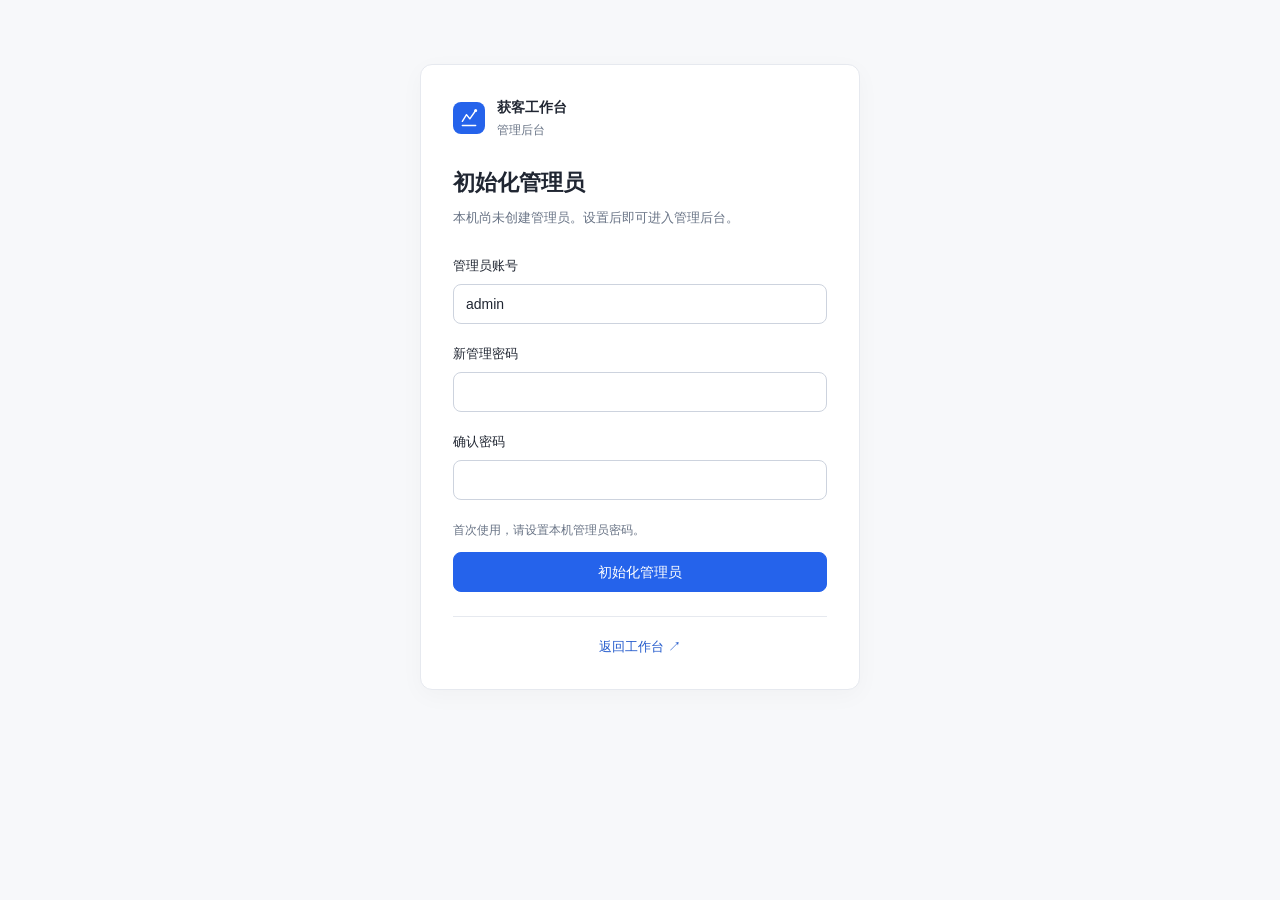
==== commit 484a6a30: "Integrate clean keyword workbench source and tests Consolidate the current workbench, image evidence" ====
--- a/xhs-ops-demo-skill/assets/harness.html
+++ b/xhs-ops-demo-skill/assets/harness.html
@@ -3,7 +3,7 @@
 <head>
   <meta charset="utf-8" />
   <meta name="viewport" content="width=device-width, initial-scale=1" />
-  <title>Agent Harness 控制台</title>
+  <title>管理后台 · 关键词工作台</title>
   <style>
     :root {
       --bg: #f7f7f5;
@@ -39,11 +39,12 @@
     }
     button:hover, .button-link:hover { border-color: var(--line-strong); background: #f8f8f7; }
     button:disabled { opacity: .55; cursor: not-allowed; }
-    input {
+    input, select {
       width: 100%; height: 40px; border: 1px solid var(--line-strong); border-radius: 8px; padding: 0 11px;
       font-size: 14px; color: var(--text); background: var(--surface);
     }
-    input:focus { outline: none; border-color: var(--primary); box-shadow: 0 0 0 2px rgba(17, 17, 17, .08); }
+    select { cursor: pointer; }
+    input:focus, select:focus { outline: none; border-color: var(--primary); box-shadow: 0 0 0 2px rgba(17, 17, 17, .08); }
     button.primary { border-color: var(--primary); color: white; background: var(--primary); }
     button.primary:hover { background: var(--primary-hover); }
     button.danger { border: 0; color: white; background: var(--red); }
@@ -134,12 +135,17 @@
     .list { display: grid; gap: 10px; }
     .item { border: 1px solid var(--line); border-radius: 8px; padding: 12px; background: #fbfbfa; }
     .item-head { display: flex; justify-content: space-between; gap: 12px; align-items: flex-start; margin-bottom: 6px; }
-    .trace-output, .feedback-output, .audit-output {
+    .feedback-output, .audit-output {
       max-height: 150px; overflow: auto; padding: 10px; border-radius: 8px; background: white;
       border: 1px solid var(--line); white-space: pre-wrap; font-size: 12px; color: #383838;
     }
     .feedback-output { max-height: 160px; }
     .audit-output { max-height: 190px; }
+    .prompt-list { display: grid; gap: 12px; }
+    .audit-meta { display: flex; flex-wrap: wrap; gap: 6px; margin-top: 8px; }
+    .audit-evidence { margin-top: 8px; color: #383838; }
+    .audit-raw { margin-top: 10px; }
+    .audit-raw summary { cursor: pointer; color: var(--muted); font-size: 12px; font-weight: 760; }
     .feedback-action {
       display: none; align-items: center; gap: 8px; margin-top: 10px; padding: 9px 10px;
       border-radius: 8px; background: var(--surface-soft); color: #333; font-size: 12px; font-weight: 760;
@@ -162,19 +168,9 @@
     .btn-row button:disabled { opacity: .65; cursor: not-allowed; }
     .gate { min-height: 100vh; padding: 64px 18px 42px; display: grid; place-items: start center; }
     .gate-card { width: min(460px, 100%); padding: 22px; }
-    .gate-card label, .modal label, .section label { display: block; font-weight: 760; font-size: 13px; margin: 14px 0 8px; }
+    .gate-card label, .section label { display: block; font-weight: 760; font-size: 13px; margin: 14px 0 8px; }
     .gate-actions { display: flex; gap: 10px; justify-content: flex-end; margin-top: 16px; }
     .gate-actions button { box-shadow: none; }
-    .modal-mask {
-      position: fixed; inset: 0; background: rgba(15,23,42,.42); display: none; align-items: center; justify-content: center;
-      z-index: 50; padding: 18px;
-    }
-    .modal { width: min(680px, 100%); background: white; border-radius: 8px; box-shadow: 0 18px 40px rgba(15,23,42,.18); border: 1px solid var(--line); }
-    .modal-head { padding: 18px 20px; border-bottom: 1px solid var(--line); display: flex; justify-content: space-between; align-items: center; }
-    .modal-head h2 { margin: 0; font-size: 18px; }
-    .modal-body { padding: 20px; }
-    .modal-actions { padding: 0 20px 20px; display: flex; gap: 10px; justify-content: flex-end; }
-    .modal-actions button { box-shadow: none; }
     .row { display: grid; grid-template-columns: 1fr 1fr; gap: 12px; }
     .checks { display: flex; align-items: center; gap: 8px; margin-top: 12px; color: var(--muted); font-size: 13px; cursor: pointer; }
     .checks input { width: 16px; height: 16px; }
@@ -232,12 +228,12 @@
     }
     button.secondary:hover:not(:disabled) { background: #f7f9fb; }
     button.danger { background: var(--red); }
-    input {
+    input, select {
       background: #fcfdfd;
       transition: border-color .14s ease, box-shadow .14s ease, background .14s ease;
     }
-    input:hover { border-color: #aeb8c4; background: #ffffff; }
-    input:focus { border-color: var(--accent); box-shadow: var(--focus-ring); }
+    input:hover, select:hover { border-color: #aeb8c4; background: #ffffff; }
+    input:focus, select:focus { border-color: var(--accent); box-shadow: var(--focus-ring); }
     input[type="checkbox"] { accent-color: var(--accent); }
     .card, .section, .gate-card {
       border-color: #d9e0e7;
@@ -315,7 +311,7 @@
       border-radius: 8px;
       background: var(--surface-soft);
     }
-    .trace-output, .feedback-output, .audit-output {
+    .feedback-output, .audit-output {
       background: #ffffff;
       border-color: #dce5e1;
     }
@@ -348,88 +344,114 @@
       .sidebar-actions .button-link, .sidebar-actions button { width: 100%; }
     }
   </style>
+  <link rel="stylesheet" href="workspace.css" />
+  <link rel="stylesheet" href="harness-workspace.css" />
 </head>
-<body>
+<body class="admin-workspace">
   <div id="adminGate" class="gate">
-    <div class="card gate-card">
-      <h2 id="adminGateTitle">管理员登录</h2>
-      <div id="adminGateIntro" class="small">请输入 Harness 管理密码后进入控制台。</div>
-      <label for="adminUsername">管理员账号</label>
-      <input id="adminUsername" value="admin" autocomplete="username" />
-      <label id="adminPasswordLabel" for="adminPassword">管理密码</label>
-      <input id="adminPassword" type="password" autocomplete="current-password" />
-      <div id="setupConfirmFields" style="display:none;">
-        <label for="adminPasswordConfirm">确认密码</label>
-        <input id="adminPasswordConfirm" type="password" autocomplete="new-password" />
+    <div class="card workspace-auth-card" aria-labelledby="adminGateTitle">
+      <div class="workspace-auth-brand"><span id="adminGateBrandIcon" class="workspace-auth-mark" aria-hidden="true">K</span><span>获客工作台<span class="small">管理后台</span></span></div>
+      <div class="workspace-auth-heading"><h2 id="adminGateTitle">管理员登录</h2><p id="adminGateIntro" class="small">输入本机管理员账号与密码，查看任务运行和质量评测。</p></div>
+      <div class="workspace-auth-form">
+        <div class="workspace-auth-field"><label for="adminUsername">管理员账号</label><input id="adminUsername" value="admin" autocomplete="username" /></div>
+        <div class="workspace-auth-field"><label id="adminPasswordLabel" for="adminPassword">管理密码</label><input id="adminPassword" type="password" autocomplete="current-password" aria-describedby="adminLoginStatus" /></div>
+        <div id="setupConfirmFields" style="display:none;"><div class="workspace-auth-field"><label for="adminPasswordConfirm">确认密码</label><input id="adminPasswordConfirm" type="password" autocomplete="new-password" aria-describedby="adminLoginStatus" /></div></div>
+        <div class="workspace-auth-actions">
+          <div id="adminLoginStatus" class="workspace-auth-status small" role="status" aria-live="polite">尚未登录。</div>
+          <button id="adminLoginBtn" class="primary" onclick="adminLogin()">进入管理后台</button>
+          <button id="adminSetupBtn" class="primary" style="display:none;" onclick="setupAdmin()">初始化管理员</button>
+        </div>
       </div>
-      <div id="adminLoginStatus" class="field-help">尚未登录。</div>
-      <div class="gate-actions">
-        <button id="adminLoginBtn" class="primary" onclick="adminLogin()">进入 Harness</button>
-        <button id="adminSetupBtn" class="primary" style="display:none;" onclick="setupAdmin()">初始化管理员</button>
-      </div>
+      <div class="workspace-auth-footer"><a href="index.html">返回工作台 <span aria-hidden="true">↗</span></a></div>
     </div>
   </div>
 
-  <main id="harnessMain" class="app-shell" style="display:none;">
-    <aside class="sidebar">
-      <div class="brand">
-        <div class="brand-mark">H</div>
-        <div>
-          <h1>Agent Harness</h1>
-          <div class="small">控制台</div>
-        </div>
-      </div>
-
-      <nav class="side-menu" aria-label="Harness 菜单">
-        <button id="nav-overview" class="menu-item active" onclick="setActivePage('overview')">总览</button>
-        <button id="nav-audit" class="menu-item" onclick="setActivePage('audit')">审计日志</button>
-        <button id="nav-trace" class="menu-item" onclick="setActivePage('trace')">Agent轨迹</button>
-        <button id="nav-agents" class="menu-item" onclick="setActivePage('agents')">Agent与Prompt</button>
-        <button id="nav-feedback" class="menu-item" onclick="setActivePage('feedback')">反馈学习</button>
-        <button id="nav-settings" class="menu-item" onclick="setActivePage('settings')">系统设置</button>
+  <main id="harnessMain" class="app-shell workspace-shell admin-workspace" style="display:none;">
+    <aside class="sidebar workspace-sidebar">
+      <a class="brand workspace-brand" href="#/runs"><span class="brand-mark">K</span><span>关键词工作台<small>管理后台</small></span></a>
+      <nav class="side-menu workspace-nav" aria-label="管理后台导航">
+        <button id="nav-overview" class="menu-item active" onclick="setActivePage('overview')"><span aria-hidden="true">◉</span>运行监控</button>
+        <button id="nav-evaluations" class="menu-item" onclick="setActivePage('evaluations')"><span aria-hidden="true">✓</span>质量评测</button>
+        <button id="nav-agents" class="menu-item" onclick="setActivePage('agents')"><span aria-hidden="true">▦</span>版本管理</button>
+        <button id="nav-feedback" class="menu-item" onclick="setActivePage('feedback')"><span aria-hidden="true">☷</span>反馈队列</button>
+        <button id="nav-settings" class="menu-item" onclick="setActivePage('settings')"><span aria-hidden="true">⚙</span>系统设置</button>
       </nav>
-
-      <div id="adminNav" class="sidebar-actions" style="display:none;">
-        <a class="button-link" href="index.html">获客工作台</a>
-        <button class="primary" onclick="refreshAll()">刷新</button>
-        <button class="secondary" onclick="adminLogout()">退出</button>
-      </div>
-
-      <div class="side-panel">
-        <h2>当前任务</h2>
-      <div id="currentTask" class="status">正在读取最新任务...</div>
-      </div>
-      <div class="side-panel">
-      <h2>历史任务</h2>
-      <div id="history" class="history"><div class="small">暂无历史任务</div></div>
+      <div id="adminNav" class="sidebar-actions admin-sidebar-footer" style="display:none;">
+        <a id="workbenchLink" class="button-link" href="index.html">↗ 返回工作台</a>
+        <button class="secondary" onclick="adminLogout()">退出登录</button>
       </div>
     </aside>
 
-    <section class="content">
-      <div class="page-header">
+    <section class="content workspace-main">
+      <div class="page-header workspace-topbar">
+        <button id="adminMenuButton" class="workspace-mobile-menu" aria-label="展开后台导航" aria-expanded="false" onclick="toggleAdminNav()">☰</button>
         <div>
-          <div id="pageTitle" class="page-title">总览</div>
-          <div id="pageSubtitle" class="sub">任务状态、关键指标和自动进化摘要。</div>
+          <h1 id="pageTitle" class="page-title">运行监控</h1>
         </div>
         <div class="btn-row" style="margin-top:0;">
-          <button onclick="refreshAll()">刷新</button>
+          <button id="adminRefreshBtn" onclick="refreshAll()">刷新数据</button>
         </div>
       </div>
 
+      <div class="admin-page-intro"><p id="pageSubtitle" class="sub">跟踪任务完成范围，检查调用轨迹与决策证据。</p><span id="adminSyncStatus" class="small" role="status">尚未同步</span></div>
+      <div id="adminTaskContext" class="admin-task-context"><div id="currentTask" class="status">正在读取任务…</div><a id="contextWorkbenchLink" class="button-link" href="index.html">在工作台查看 ↗</a></div>
+      <nav id="adminRunTabs" class="admin-tabs" aria-label="任务详情">
+        <button data-run-tab="overview" onclick="setActivePage('overview')">运行概况</button>
+        <button data-run-tab="trace" onclick="setActivePage('trace')">调用轨迹</button>
+        <button data-run-tab="audit" onclick="setActivePage('audit')">审计记录</button>
+      </nav>
       <section id="page-overview" class="page active">
+        <div class="section admin-task-list">
+          <div class="admin-section-heading"><h2>最近运行</h2><span id="adminTaskCount" class="small"></span></div>
+          <div class="admin-list-tools"><input id="adminTaskSearch" type="search" aria-label="搜索任务" placeholder="搜索任务编号、关键词或目标" oninput="renderAdminHistory()" /><select id="adminTaskFilter" aria-label="任务状态" onchange="renderAdminHistory()"><option value="">全部状态</option><option value="running">运行中</option><option value="completed">已完成</option><option value="partial">部分完成</option><option value="failed">失败</option><option value="stopped">已停止</option><option value="interrupted">已中断</option></select></div>
+          <div id="history" class="admin-history"><div class="workspace-empty">正在读取任务…</div></div>
+        </div>
         <div class="section">
-          <h2>运行总览 <span class="btn-row"><button onclick="runEval()">手动评估</button></span></h2>
+          <h2>当前运行</h2>
+          <div id="adminTaskInsights" class="task-insights-grid" aria-label="独立任务结论"></div>
           <div id="overview" class="grid">
-            <div class="metric"><b>-</b><span class="small">Agent 调用</span></div>
+            <div class="metric"><b>-</b><span class="small">智能体调用</span></div>
             <div class="metric"><b>-</b><span class="small">线索</span></div>
-            <div class="metric"><b>-</b><span class="small">Prompt 候选</span></div>
+            <div class="metric"><b>-</b><span class="small">提示词候选</span></div>
             <div class="metric"><b>-</b><span class="small">状态</span></div>
           </div>
         </div>
 
         <div class="section">
-          <h2>任务总结与进化</h2>
+          <h2>当前任务阶段覆盖</h2>
+          <div id="harnessStageCoverage" class="small">选择任务后查看完成范围和未完成原因。</div>
+        </div>
+
+        <div class="section">
+          <div class="admin-section-heading"><h2>任务总结与版本改进</h2><button id="reflectTaskBtn" onclick="reflectCurrentTask()">复盘此任务</button></div>
+          <div id="adminEvolution" class="admin-evolution" aria-live="polite"></div>
           <div id="summary" class="grid two"><div class="small">暂无任务总结</div></div>
+        </div>
+      </section>
+
+      <section id="page-evaluations" class="page">
+        <div class="section" id="evaluationPanel">
+          <h2>可复跑质量评测</h2>
+          <p class="small">候选不会自动启用。候选提示词 必须在冻结验收集上实际评测通过，再由管理员选择对应评测记录手动启用。没有标注数据时不宣称质量通过。</p>
+          <div class="admin-eval-intake"><div class="admin-field"><label for="evalFile">脱敏标注集（JSON）</label><input id="evalFile" type="file" accept=".json,application/json" /></div><div class="btn-row"><button id="importEvaluationBtn" onclick="importEvaluationDataset()">导入样本集</button><button id="refreshEvaluationBtn" onclick="loadEvaluationData()">刷新记录</button></div></div>
+          <details><summary>JSON 格式与验收门槛</summary><pre style="white-space:pre-wrap;">{ "name": "关键词验收集 v1", "samples": [
+  { "id": "sample-1", "noteId": "同帖分组编号", "topic": "主题", "sourceUrl": "https://…", "collectedAt": "ISO时间", "text": "脱敏原文", "split": "acceptance", "labels": { "relevant": true, "classification": "demand" }, "annotator": "标注人", "sourceVerified": true, "keywords": ["词"], "searchGoal": "目标" }
+] }</pre><p class="small">classification 为 demand / uncertain / information / promotion / irrelevant；split 为 development / acceptance。不得把同一笔记拆到调试集与验收集。计划目标：100 条真实样本（40 条调试、60 条验收），至少三个主题；相关性精确率 ≥85%、召回率 ≥80%，明确需求精确率 ≥80%、召回率 ≥70%，引用核验全部通过。以实际后端评测门槛为准。</p><p class="small">质检 / 报告专用样本还需 agentKey（critic_qa_agent / report_agent）、offeringId、冻结 input 和人工 expected。质检的 expected 为 approved、issueTargets；报告为 requiredFacts、forbiddenClaims。每条需独立人工质量结论与备注，不能借用需求分类的通过记录。</p></details>
+          <div class="admin-eval-setup"><h3>新建评测</h3><div class="admin-form-grid"><div class="admin-field"><label for="evalDataset">样本集</label><select id="evalDataset"><option value="">请导入或刷新</option></select></div><div class="admin-field"><label for="evalSplit">数据划分</label><select id="evalSplit"><option value="acceptance">冻结验收集</option><option value="development">调试集</option></select></div><div class="admin-field"><label for="evalAgentKey">当前版本的评测环节</label><select id="evalAgentKey"><option value="lead_signal_agent">相关性与需求分类</option><option value="critic_qa_agent">证据质检</option><option value="report_agent">报告生成</option></select></div><div class="admin-field admin-field-wide"><label for="evalPrompt">评测版本</label><select id="evalPrompt"><option value="">当前启用版本</option></select></div></div><div class="admin-action-row"><button id="runEvaluationBtn" class="primary" onclick="runEval()">执行真实样本评测</button><span class="small">选择具体版本时以该版本的处理环节为准；实际调用模型，完成后仍须人工核验。</span></div></div>
+          <div id="evalStatus" class="admin-inline-status" role="status"></div>
+          <div class="admin-field admin-eval-record-picker"><label for="evalRunSelect">查看已有评测记录</label><select id="evalRunSelect" onchange="selectEvaluationRun()"><option value="">选择记录查看逐条输出</option></select></div>
+          <div id="evalResultSummary" class="admin-eval-summary"></div>
+          <div id="evalComparison" class="admin-eval-comparison"><div class="workspace-empty">选择评测记录后，对照原文核验每条输出。</div></div>
+          <details class="admin-raw"><summary>完整评测数据</summary><pre id="evalOutput"></pre></details>
+          <fieldset id="evalReviewPanel" class="admin-human-review" disabled>
+            <legend>人工质量核验</legend><p class="small">自动指标无法穷尽事实错误。请逐条阅读当前评测输出，对照原文检查引用、身份、预算、联系方式和承诺；全部核验后再勾选。自动指标与人工核验均通过才可启用候选。</p>
+            <label class="checks"><input id="evalReviewedAll" type="checkbox" />我已逐条核对当前评测的全部输出</label>
+            <label class="checks"><input id="evalNoFabrication" type="checkbox" />未发现无依据的身份、预算、联系方式或承诺</label>
+            <label class="checks"><input id="evalCitationsVerified" type="checkbox" />引用与来源原文一致且可追溯</label>
+            <label for="evalHumanNote">人工核验说明（必填）</label><textarea id="evalHumanNote" placeholder="说明核对依据、发现与处理结果"></textarea>
+            <div class="admin-action-row"><button id="reviewEvaluationBtn" class="primary" onclick="confirmEvaluationReview()">保存人工核验</button><span class="small">逐条核对全部样本，勾选声明并填写说明后保存。</span></div>
+          </fieldset>
+
         </div>
       </section>
 
@@ -445,31 +467,101 @@
           </h2>
           <div class="filter-grid">
             <div>
-              <label for="auditTaskId">Task ID</label>
+              <label for="auditTaskId">任务编号</label>
               <input id="auditTaskId" inputmode="numeric" placeholder="全部" />
             </div>
             <div>
-              <label for="auditStage">Stage</label>
-              <input id="auditStage" placeholder="全部" />
+              <label for="auditStage">阶段</label>
+              <select id="auditStage">
+                <option value="">全部</option>
+                <option value="search">搜索采集</option>
+                <option value="relevance">相关性判断</option>
+                <option value="lead_signal">线索识别</option>
+                <option value="intent_analysis">需求研判</option>
+                <option value="orchestrate">任务编排</option>
+                <option value="plan">搜索规划</option>
+                <option value="read_detail">详情读取</option>
+                <option value="comments">评论扫描</option>
+                <option value="qa">质检风控</option>
+                <option value="report">报告生成</option>
+                <option value="reflection">复盘进化</option>
+                <option value="outreach">触达动作</option>
+              </select>
             </div>
             <div>
-              <label for="auditEntityType">Entity Type</label>
-              <input id="auditEntityType" placeholder="全部" />
+              <label for="auditEntityType">对象类型</label>
+              <select id="auditEntityType">
+                <option value="">全部</option>
+                <option value="keyword">关键词</option>
+                <option value="note">笔记</option>
+                <option value="comment">评论</option>
+                <option value="lead">线索</option>
+                <option value="task">任务</option>
+                <option value="agent">智能体</option>
+              </select>
             </div>
             <div>
-              <label for="auditDecision">Decision</label>
-              <input id="auditDecision" placeholder="全部" />
+              <label for="auditDecision">决策</label>
+              <select id="auditDecision">
+                <option value="">全部</option>
+                <option value="planned">已规划</option>
+                <option value="collected">已采集</option>
+                <option value="parse_failed">解析失败</option>
+                <option value="dropped_duplicate">重复丢弃</option>
+                <option value="dropped_time_filter">时间过滤丢弃</option>
+                <option value="keep">保留</option>
+                <option value="drop">丢弃</option>
+                <option value="missing_decision">缺失判断</option>
+                <option value="lead">商机线索</option>
+                <option value="ignore">非商机</option>
+                <option value="below_threshold">低于阈值</option>
+                <option value="updated">已更新</option>
+                <option value="completed">已完成</option>
+                <option value="skipped">已跳过</option>
+                <option value="approved">质检通过</option>
+                <option value="needs_review">需要复核</option>
+                <option value="warning">风险警告</option>
+                <option value="generated">已生成</option>
+                <option value="recommended_action">推荐动作</option>
+                <option value="risk_warning">风险提示</option>
+                <option value="review">复盘评估</option>
+                <option value="prompt_candidate">提示词候选</option>
+                <option value="follow_requested">关注已请求</option>
+                <option value="follow_success">关注成功</option>
+                <option value="follow_failed">关注失败</option>
+                <option value="dm_draft_copied">私信草稿已复制</option>
+                <option value="dm_requested">私信已请求</option>
+                <option value="dm_success">私信成功</option>
+                <option value="dm_failed">私信失败</option>
+              </select>
             </div>
             <div>
-              <label for="auditKeyword">Keyword</label>
+              <label for="auditKeyword">关键词</label>
               <input id="auditKeyword" placeholder="全部" />
             </div>
             <div>
-              <label for="auditOffset">Offset</label>
+              <label for="auditPlatform">平台</label>
+              <select id="auditPlatform">
+                <option value="">全部</option>
+                <option value="multi">多平台/任务级</option>
+                <option value="xhs">小红书</option>
+                <option value="douyin">抖音</option>
+              </select>
+            </div>
+            <div>
+              <label for="auditRunType">运行批次</label>
+              <select id="auditRunType">
+                <option value="">全部</option>
+                <option value="main">主任务</option>
+                <option value="repair">补跑/修复</option>
+              </select>
+            </div>
+            <div>
+              <label for="auditOffset">起始位置</label>
               <input id="auditOffset" type="number" min="0" value="0" />
             </div>
             <div>
-              <label for="auditLimit">Limit</label>
+              <label for="auditLimit">每页数量</label>
               <input id="auditLimit" type="number" min="1" max="100" value="100" />
             </div>
           </div>
@@ -486,7 +578,7 @@
 
       <section id="page-trace" class="page">
         <div class="section">
-          <h2>Agent 执行轨迹</h2>
+          <h2>智能体执行轨迹</h2>
           <div id="trace" class="list"><div class="small">暂无执行轨迹</div></div>
         </div>
 
@@ -498,68 +590,71 @@
 
       <section id="page-agents" class="page">
         <div class="section">
-          <h2>Agent 拓扑</h2>
-          <div id="agents" class="grid two"><div class="small">正在读取 Agent 列表...</div></div>
+          <h2>处理环节</h2>
+          <div id="agents" class="grid two"><div class="small">正在读取智能体列表...</div></div>
         </div>
 
         <div class="section">
-          <h2>提示词 / Skill 版本</h2>
+          <h2>提示词版本</h2><p class="small">打开候选详情查看版本差异、关联验收记录并手动启用。</p>
           <div id="prompts" class="list"><div class="small">正在读取提示词版本...</div></div>
         </div>
       </section>
 
       <section id="page-feedback" class="page">
         <div class="section">
-          <h2>反馈学习队列</h2>
+          <h2>反馈队列</h2><div class="admin-list-tools"><select id="adminFeedbackFilter" aria-label="反馈状态" onchange="renderFeedback(latestFeedback)"><option value="">全部反馈</option><option value="pending">待分析</option><option value="analyzed">待创建候选</option><option value="applied">已创建候选</option><option value="dismissed">已忽略</option></select><span class="small">人工反馈经分析后创建候选；验收通过后才能启用。</span></div>
+          <div id="feedbackSyncStatus" class="admin-inline-status admin-feedback-sync" data-tone="error" role="status" hidden><span id="feedbackSyncMessage"></span><button onclick="refreshAll()">刷新重试</button></div>
           <div id="feedbackQueue" class="list"><div class="small">正在读取反馈队列...</div></div>
         </div>
       </section>
 
       <section id="page-settings" class="page">
-        <div class="section">
-          <h2>系统设置 <span class="btn-row" style="margin-top:0;"><button id="saveSettingsBtn" class="primary" onclick="saveSettings()">保存</button></span></h2>
-          <label for="settingApiBase">API 中转站地址</label>
-          <input id="settingApiBase" placeholder="例如：https://poolrouter.com/v1" />
-          <div class="field-help">OpenAI 兼容接口 base URL，通常以 /v1 结尾。</div>
-
-          <div class="row">
-            <div>
-              <label for="settingModel">模型名称</label>
-              <input id="settingModel" placeholder="例如：gemini-3.5-flash" />
-            </div>
-            <div>
-              <label for="settingTemperature">Temperature</label>
-              <input id="settingTemperature" type="number" min="0" max="2" step="0.1" value="0.6" />
-            </div>
-          </div>
-
-          <label for="settingApiKey">API Key</label>
-          <input id="settingApiKey" type="password" placeholder="留空则保留当前密钥" autocomplete="off" />
-          <div id="apiKeyHelp" class="field-help">已保存的密钥不会回显。输入新 Key 后会覆盖当前配置。</div>
-
-          <label for="settingXhsBin">XHS 路径</label>
-          <input id="settingXhsBin" placeholder="本机可填 xhs 或 venv 中的 xhs 绝对路径" />
-
-          <label class="checks"><input id="settingRedactUser" type="checkbox" />工作台展示时打码公开昵称和用户 ID</label>
-
-          <label>默认采集延迟（秒）</label>
-          <div class="row">
-            <input id="settingDelayMin" type="number" min="0" max="120" value="7" />
-            <input id="settingDelayMax" type="number" min="0" max="120" value="60" />
-          </div>
+        <div class="section admin-settings-section">
+          <div class="admin-settings-header"><h2>系统设置</h2><div class="btn-row"><span id="settingsDirtyStatus" class="small" role="status">所有更改已保存</span><button id="discardSettingsBtn" onclick="discardAdminSettings()" disabled>放弃更改</button><button id="saveSettingsBtn" class="primary" onclick="saveSettings()">保存设置</button></div></div>
+          <p class="small admin-settings-description">三组配置统一保存。任务运行期间暂时锁定，未保存输入会保留。</p>
+          <div id="settingsNotice" class="admin-inline-status" role="status"></div>
+          <fieldset id="settingsModelGroup" class="admin-settings-group"><legend>01 · 模型连接</legend>
+            <div class="admin-form-grid">
+              <div class="admin-field admin-field-wide"><label for="settingApiBase">模型接口地址</label><input id="settingApiBase" placeholder="例如：https://api.example.com/v1" /><div class="field-help">OpenAI 兼容接口的基础地址，通常以 /v1 结尾。</div></div>
+              <div class="admin-field"><label for="settingModel">模型名称</label><input id="settingModel" placeholder="填写服务提供的模型名称" /></div>
+              <div class="admin-field"><label for="settingTemperature">采样温度</label><input id="settingTemperature" type="number" min="0" max="2" step="0.1" value="0.6" /></div>
+              <div class="admin-field"><label for="settingConnectTimeout">模型连接超时（秒）</label><input id="settingConnectTimeout" type="number" min="1" max="86400" step="1" value="30" required /><div class="field-help">等待建立模型服务连接的时限，默认 30 秒。</div></div>
+              <div class="admin-field"><label for="settingReadTimeout">首响应与流空闲超时（秒）</label><input id="settingReadTimeout" type="number" min="1" max="86400" step="1" value="60" required /><div class="field-help">等待首段响应或相邻数据的最长间隔，默认 60 秒；不是总生成时间。</div></div>
+              <div class="admin-field admin-field-wide"><label for="settingTotalTimeout">本次分析总时限（秒）</label><input id="settingTotalTimeout" type="number" min="1" max="86400" step="1" value="300" required /><div class="field-help">默认 300 秒。一次结构化模型调用的全部至多 3 次尝试、格式修复和重试等待共用此时限，不在重试时重置；不是整个采集任务的总时限。三项均支持 1–86400 的整数秒。</div></div>
+              <div class="admin-field admin-field-wide"><label for="settingApiKey">模型访问密钥</label><input id="settingApiKey" type="password" placeholder="留空则保留当前密钥" autocomplete="off" /><div id="apiKeyHelp" class="field-help">已保存的密钥不会回显。输入新密钥 后会覆盖当前配置。</div></div>
+            </div>
+          </fieldset>
+          <fieldset id="settingsPlatformGroup" class="admin-settings-group"><legend>02 · 平台连接</legend>
+            <div class="admin-form-grid">
+              <div class="admin-field admin-field-wide"><label for="settingXhsBin">小红书工具路径</label><input id="settingXhsBin" placeholder="本机可填 xhs 或 虚拟环境中的 xhs 绝对路径" /></div>
+              <div class="admin-field admin-field-wide"><span class="admin-field-label" id="defaultPlatformsLabel">默认采集平台</span><div class="admin-choice-row" role="group" aria-labelledby="defaultPlatformsLabel"><label class="checks"><input id="settingPlatformXhs" type="checkbox" />小红书</label><label class="checks"><input id="settingPlatformDouyin" type="checkbox" />抖音</label></div></div>
+              <div class="admin-field admin-field-wide"><label for="settingOpencliBin">OpenCLI 路径</label><input id="settingOpencliBin" placeholder="可留空使用 PATH 中的 opencli" /></div>
+              <div class="admin-field admin-field-wide"><label for="settingSocialDataxEnv">SocialDataX 环境变量名</label><input id="settingSocialDataxEnv" placeholder="SOCIALDATAX_API_KEY，不要粘贴真实密钥" /><div id="socialDataxHelp" class="field-help">这里只填变量名，例如 SOCIALDATAX_API_KEY；真实密钥放到系统环境变量里。</div></div>
+            </div>
+          </fieldset>
+          <fieldset id="settingsSafetyGroup" class="admin-settings-group"><legend>03 · 安全与隐私</legend>
+            <div class="admin-settings-choices">
+              <div class="admin-setting-choice"><label class="checks"><input id="settingRedactUser" type="checkbox" />工作台展示时打码公开昵称和用户编号</label></div>
+              <div class="admin-setting-choice"><label class="checks"><input id="settingEnableFollowActions" type="checkbox" />允许手动关注小红书线索对象</label><p class="field-help">可主动暂停关注能力。开启后仍需逐条核对账号与目标并确认。</p></div>
+              <div class="admin-setting-choice"><label class="checks"><input id="settingDouyinFollowActions" type="checkbox" />允许手动关注抖音线索对象</label></div>
+              <div class="admin-setting-choice"><label class="checks"><input id="settingDouyinDmActions" type="checkbox" />允许逐条发送抖音私信</label><p class="field-help">默认关闭。开启后仍需工作台逐条二次确认，不支持批量关注或批量私信。</p></div>
+            </div>
+          </fieldset>
         </div>
       </section>
     </section>
   </main>
-
+  <button id="adminNavBackdrop" class="admin-nav-backdrop" aria-label="关闭后台导航" onclick="toggleAdminNav(false)" tabindex="-1"></button>
+
+  <dialog id="candidateDialog" class="admin-candidate-dialog" aria-labelledby="candidateTitle"><div class="admin-dialog-heading"><div><h2 id="candidateTitle">版本详情</h2></div><button onclick="closeCandidateDetail()" aria-label="关闭版本详情">关闭</button></div><div id="candidateBody"></div></dialog>
+  <dialog id="agentCallDialog" class="admin-candidate-dialog" aria-labelledby="agentCallTitle"><div class="admin-dialog-heading"><h2 id="agentCallTitle">完整调用记录</h2><button onclick="closeAgentCall()" aria-label="关闭完整调用记录">关闭</button></div><div id="agentCallBody" class="admin-full-call"></div></dialog>
+  <script src="workspace-data.js"></script>
+  <script src="display-text.js"></script>
+  <script src="workspace-ui.js"></script>
   <script>
     const $ = (id) => document.getElementById(id);
     function displayText(value) {
-      return String(value ?? '')
-        .replaceAll('微闻云', '当前工作台')
-        .replaceAll('内部销售', '使用者')
-        .replaceAll('销售团队', '团队')
-        .replaceAll('销售人员', '使用者');
+      return String(value ?? '');
     }
     const esc = (s) => displayText(s).replace(/[&<>'"]/g, c => ({'&':'&amp;','<':'&lt;','>':'&gt;',"'":'&#39;','"':'&quot;'}[c]));
     const fmt = (n) => Number(n || 0).toLocaleString('zh-CN');
@@ -567,26 +662,21 @@
     let latestTask = null;
     let latestPrompts = [];
     let latestFeedback = [];
+    let feedbackLoaded = false;
+    let feedbackLoadError = false;
     let adminReady = false;
     let activePage = localStorage.getItem('harnessActivePage') || 'overview';
-    if (activePage === 'sales') activePage = 'overview';
     let adminSetupMode = false;
     let settingsLoaded = false;
+    function adminNotice(message, tone = "info") {
+      message = DisplayText.message(message);
+      if (activePage === 'settings' && tone !== 'success') { $('settingsNotice').textContent = message; $('settingsNotice').dataset.tone = 'error'; }
+      if (window.WorkspaceUI) { window.WorkspaceUI.notify(String(message), tone); return; }
+      alert(String(message));
+    }
     const auditState = { offset: 0, limit: 100, total: 0, hasMore: false, loaded: false, loading: false };
     const busyFeedback = new Set();
-    function wireButtonFeedback() {
-      document.addEventListener('pointerdown', event => {
-        const button = event.target.closest('button');
-        if (!button || button.disabled) return;
-        button.classList.add('is-pressing');
-      });
-      ['pointerup', 'pointercancel', 'pointerleave'].forEach(type => {
-        document.addEventListener(type, event => {
-          const button = event.target.closest('button');
-          if (button) button.classList.remove('is-pressing');
-        });
-      });
-    }
+
     async function withButtonBusy(buttonId, busyText, action) {
       const button = $(buttonId);
       if (!button) return action();
@@ -600,57 +690,78 @@
         button.textContent = oldText;
       }
     }
-    const PAGE_COPY = {
-      overview: ['总览', '任务状态、关键指标和自动进化摘要。'],
-      audit: ['审计日志', '按任务、阶段、实体、决策和关键词检索 Harness 审计记录。'],
-      trace: ['Agent轨迹', '查看当前任务的 Agent 调用链路和事件流。'],
-      agents: ['Agent与Prompt', '管理 Agent 拓扑、提示词候选和当前版本。'],
-      feedback: ['反馈学习', '分析人工反馈并应用到运行时 Prompt/Skill。'],
-      settings: ['系统设置', '配置模型、中转站、XHS 路径和工作台展示策略。']
+
+    const DECISION_DISPLAY_NAMES = {
+      planned: '已规划',
+      collected: '已采集',
+      parse_failed: '解析失败',
+      dropped_duplicate: '重复丢弃',
+      dropped_time_filter: '时间过滤丢弃',
+      keep: '保留',
+      drop: '丢弃',
+      missing_decision: '缺失判断',
+      lead: '商机线索',
+      ignore: '非商机',
+      below_threshold: '低于阈值',
+      updated: '已更新',
+      skipped: '已跳过',
+      approved: '质检通过',
+      needs_review: '需要复核',
+      warning: '风险警告',
+      generated: '已生成',
+      recommended_action: '推荐动作',
+      risk_warning: '风险提示',
+      review: '复盘评估',
+      prompt_candidate: '提示词候选',
+      follow_requested: '关注已请求',
+      follow_success: '关注成功',
+      follow_failed: '关注失败',
+      dm_draft_copied: '私信草稿已复制',
+      dm_requested: '私信已请求',
+      dm_success: '私信成功',
+      dm_failed: '私信失败',
+      allow: '通过',
+      pass: '通过',
+      reject: '拒绝',
+      block: '阻止',
+      running: '运行中',
+      completed: '已完成',
+      failed: '失败',
+      stopped: '已停止',
+      interrupted: '已中断',
     };
-    const AGENT_DISPLAY_NAMES = {
-      chief_orchestrator: '总控编排 Agent',
-      planning_agent: '搜索规划 Agent',
-      relevance_agent: '相关性判断 Agent',
-      lead_signal_agent: '线索识别 Agent',
-      product_strategy_agent: '产品策略 Agent',
-      critic_qa_agent: '质检风控 Agent',
-      report_agent: '报告 Agent',
-      reflection_evolution_agent: '复盘进化 Agent',
-      'Chief Orchestrator': '总控编排 Agent',
-      'Planning Agent': '搜索规划 Agent',
-      'Relevance Agent': '相关性判断 Agent',
-      'Lead Signal Agent': '线索识别 Agent',
-      'Product Strategy Agent': '产品策略 Agent',
-      'Critic / QA Agent': '质检风控 Agent',
-      'Report Agent': '报告 Agent',
-      'Reflection / Evolution Agent': '复盘进化 Agent',
-      'Auth Agent': '登录检查',
-      'Tool Harness': '工具 Harness',
-      'Delay Guard': '延迟保护',
-      'Keyword Agent': '关键词规划 Agent',
-      'Search Agent': '搜索读取 Agent',
-      'Signal Agent': '线索信号 Agent',
-      'Product Match Agent': '产品匹配 Agent',
-      'QA Agent': '质检汇总 Agent',
+    const ENTITY_TYPE_DISPLAY_NAMES = {
+      keyword: '关键词',
+      note: '笔记',
+      comment: '评论',
+      lead: '线索',
+      task: '任务',
+      agent: '智能体',
+      eval_case: '评估样例',
     };
-    const PURPOSE_DISPLAY_NAMES = {
-      'task orchestration': '任务理解与阶段编排',
-      'search planning': '搜索策略规划',
-      'batch note relevance': '批量笔记相关性判断',
-      'adaptive relevance review': '自适应相关性复审',
-      'batch lead signal detection': '批量线索信号识别',
-      'adaptive lead review': '自适应线索复审',
-      'product match and outreach copy': '产品匹配与人工跟进话术',
-      'quality and safety review': '质量与安全边界检查',
-      'sales report generation': '获客报告生成',
-      'task reflection and evolution': '任务复盘与进化候选生成',
+    const COVERAGE_STATUS_DISPLAY_NAMES = {
+      initial: '首轮返回',
+      retry: '补齐返回',
+      missing_after_retry: '补齐后仍缺失',
+    };
+    const LEAD_TYPE_DISPLAY_NAMES = {
+      comment_lead: '评论线索',
+      note_author: '笔记作者',
+    };
+    const GEO_STATUS_DISPLAY_NAMES = {
+      match: '地域匹配',
+      possible: '可能匹配',
+      mismatch: '地域不匹配',
+      unknown: '地域未知',
+      needs_city_confirmation: '需确认城市',
     };
     const FEEDBACK_LABELS = {
       valid_lead: '有效线索',
       invalid_lead: '误判线索',
       missed_lead: '漏识别线索',
-      wrong_product: '产品匹配不准',
+      irrelevant: '相关性错误',
+      wrong_evidence: '证据错误',
+      wrong_classification: '需求分类错误',
       bad_outreach: '跟进话术不合适',
       other: '其他'
     };
@@ -659,43 +770,11 @@
       return location.protocol === 'file:' ? 'http://127.0.0.1:8765' : '';
     }
 
-    function setActivePage(page) {
-      if (!PAGE_COPY[page]) page = 'overview';
-      activePage = page;
-      localStorage.setItem('harnessActivePage', page);
-      Object.keys(PAGE_COPY).forEach(key => {
-        const nav = $(`nav-${key}`);
-        const panel = $(`page-${key}`);
-        if (nav) nav.classList.toggle('active', key === page);
-        if (panel) panel.classList.toggle('active', key === page);
-      });
-      $('pageTitle').textContent = PAGE_COPY[page][0];
-      $('pageSubtitle').textContent = PAGE_COPY[page][1];
-      if (page === 'settings') loadSettings();
-      if (page === 'audit' && !auditState.loaded) loadAuditLogs(true);
-    }
-
-    function showAdminGate(message = '请先登录。') {
-      adminReady = false;
-      adminSetupMode = false;
-      $('adminGateTitle').textContent = '管理员登录';
-      $('adminGateIntro').textContent = '请输入 Harness 管理密码后进入控制台。';
-      $('adminPasswordLabel').textContent = '管理密码';
-      $('setupConfirmFields').style.display = 'none';
-      $('adminLoginBtn').style.display = 'inline-flex';
-      $('adminSetupBtn').style.display = 'none';
-      $('adminGate').style.display = 'grid';
-      $('harnessMain').style.display = 'none';
-      $('adminNav').style.display = 'none';
-      $('adminLoginStatus').textContent = message;
-      $('adminLoginStatus').style.color = 'var(--muted)';
-    }
-
-    function showSetupGate(message = '首次本地启动，请先设置 Harness 管理员密码。') {
+    function showSetupGate(message = '首次使用，请设置本机管理员密码。') {
       adminReady = false;
       adminSetupMode = true;
       $('adminGateTitle').textContent = '初始化管理员';
-      $('adminGateIntro').textContent = '本地 SQLite 中还没有管理员。设置后即可进入 Harness。';
+      $('adminGateIntro').textContent = '本机尚未创建管理员。设置后即可进入管理后台。';
       $('adminPasswordLabel').textContent = '新管理密码';
       $('setupConfirmFields').style.display = 'block';
       $('adminLoginBtn').style.display = 'none';
@@ -705,15 +784,6 @@
       $('adminNav').style.display = 'none';
       $('adminLoginStatus').textContent = message;
       $('adminLoginStatus').style.color = 'var(--muted)';
-    }
-
-    function showHarness() {
-      adminReady = true;
-      adminSetupMode = false;
-      $('adminGate').style.display = 'none';
-      $('harnessMain').style.display = 'grid';
-      $('adminNav').style.display = 'inline-flex';
-      setActivePage(activePage);
     }
 
     async function adminMe() {
@@ -744,7 +814,7 @@
           showHarness();
           await refreshAll();
         } catch (err) {
-          $('adminLoginStatus').textContent = '登录失败：' + (err.message || err);
+          $('adminLoginStatus').textContent = '登录失败：' + DisplayText.message(err.message || err);
           $('adminLoginStatus').style.color = 'var(--red)';
         }
       });
@@ -779,17 +849,10 @@
           showHarness();
           await refreshAll();
         } catch (err) {
-          $('adminLoginStatus').textContent = '初始化失败：' + (err.message || err);
+          $('adminLoginStatus').textContent = '初始化失败：' + DisplayText.message(err.message || err);
           $('adminLoginStatus').style.color = 'var(--red)';
         }
       });
-    }
-
-    async function adminLogout() {
-      try {
-        await fetch(`${apiBase()}/api/auth/logout`, { method: 'POST', credentials: 'same-origin' });
-      } catch {}
-      showAdminGate('已退出 Harness。');
     }
 
     async function bootAdmin() {
@@ -803,7 +866,7 @@
         showHarness();
         await refreshAll();
       } catch {
-        showAdminGate('请先登录 Harness。');
+        showAdminGate('请先登录管理后台。');
       }
     }
 
@@ -828,23 +891,57 @@
     }
 
     function statusLabel(status) {
-      return { running:'运行中', completed:'已完成', failed:'失败', stopped:'已停止', interrupted:'已中断' }[status] || status || '未知';
+      return DisplayText.status(status);
     }
 
     function promptStatusLabel(status) {
-      return { active:'当前版本', candidate:'候选版本', disabled:'已禁用' }[status] || status || '未知';
-    }
-
-    function feedbackStatusLabel(status) {
-      return { pending:'待分析', analyzed:'已分析', applied:'已应用', dismissed:'已忽略' }[status] || status || '未知';
+      return { active:'当前版本', candidate:'候选版本', disabled:'已禁用' }[status] || DisplayText.status(status);
+    }
+
+    function promptNotesLabel(value) {
+      return value === 'Built-in Harness prompt.' ? '系统内置提示词' : value;
+    }
+
+    function mappedLabel(map, value, fallback = '-') {
+      if (value === undefined || value === null || value === '') return fallback;
+      const text = String(value);
+      return map[text] || map[text.toLowerCase()] || DisplayText.code(text, fallback || '未记录');
     }
 
     function agentLabel(value) {
-      return AGENT_DISPLAY_NAMES[value] || value || 'Agent';
+      return DisplayText.agent(value);
+    }
+
+    function platformLabel(platform) {
+      return DisplayText.platform(platform);
     }
 
     function purposeLabel(value) {
-      return PURPOSE_DISPLAY_NAMES[value] || value || '';
+      return DisplayText.purpose(value);
+    }
+
+    function stageLabel(value) {
+      return DisplayText.stage(value);
+    }
+
+    function decisionLabel(value) {
+      return mappedLabel(DECISION_DISPLAY_NAMES, value);
+    }
+
+    function entityTypeLabel(value) {
+      return mappedLabel(ENTITY_TYPE_DISPLAY_NAMES, value);
+    }
+
+    function coverageStatusLabel(value) {
+      return mappedLabel(COVERAGE_STATUS_DISPLAY_NAMES, value, '');
+    }
+
+    function leadTypeLabel(value) {
+      return mappedLabel(LEAD_TYPE_DISPLAY_NAMES, value, '');
+    }
+
+    function geoStatusLabel(value) {
+      return mappedLabel(GEO_STATUS_DISPLAY_NAMES, value, '');
     }
 
     function disableLabel(status) {
@@ -853,74 +950,62 @@
       return '禁用版本';
     }
 
+    function promptIterationLabel(prompt) {
+      return prompt?.iterationVersion || prompt?.version || 'V0.1';
+    }
+
+    function promptInternalVersion(prompt) {
+      const internal = prompt?.promptVersion || prompt?.version || '';
+      const iteration = prompt?.iterationVersion || '';
+      return internal && internal !== iteration ? internal : '';
+    }
+
     function textBlock(value, limit = 900) {
       const text = typeof value === 'string' ? value : JSON.stringify(value || {}, null, 2);
       return esc(text.slice(0, limit));
     }
 
-    async function post(path, body = {}) {
-      const res = await fetch(`${apiBase()}${path}`, {
-        method: 'POST',
-        credentials: 'same-origin',
-        headers: { 'Content-Type': 'application/json' },
-        body: JSON.stringify(body)
-      });
-      if (res.status === 401 || res.status === 403) {
-        showAdminGate('管理员会话已过期，请重新登录。');
-        throw new Error('管理员会话已过期');
+    function readableText(value, limit = 600) {
+      if (value === undefined || value === null || value === '') return '';
+      if (Array.isArray(value)) {
+        return value.map(item => typeof item === 'string' ? item : JSON.stringify(item, null, 2)).join('；').slice(0, limit);
       }
-      const json = await res.json();
-      if (!json.ok) throw new Error(json.error || '请求失败');
-      return json.data;
-    }
-
-    async function get(path) {
-      const res = await fetch(`${apiBase()}${path}`, { credentials: 'same-origin' });
-      if (res.status === 401 || res.status === 403) {
-        showAdminGate('管理员会话已过期，请重新登录。');
-        throw new Error('管理员会话已过期');
+      if (typeof value === 'object') return JSON.stringify(value, null, 2).slice(0, limit);
+      return String(value).slice(0, limit);
+    }
+
+    function auditMetaHtml(item) {
+      const payload = item && typeof item.payload === 'object' && !Array.isArray(item.payload) ? item.payload : {};
+      const decision = payload.decision && typeof payload.decision === 'object' ? payload.decision : {};
+      const comment = payload.comment && typeof payload.comment === 'object' ? payload.comment : {};
+      const update = payload.update && typeof payload.update === 'object' ? payload.update : {};
+      const meta = [];
+      const leadType = payload.lead_type || comment.lead_type || decision.lead_type;
+      const geoStatus = payload.geo_status || decision.geo_status || update.geo_status;
+      const coverageStatus = payload.coverage_status || decision.coverage_status || update.coverage_status;
+      if (leadType) meta.push(['线索类型', leadTypeLabel(leadType), leadType]);
+      if (geoStatus) meta.push(['地域状态', geoStatusLabel(geoStatus), geoStatus]);
+      if (coverageStatus) meta.push(['覆盖状态', coverageStatusLabel(coverageStatus), coverageStatus]);
+      if (item.score !== undefined && item.score !== null && item.score !== '') meta.push(['评分', String(item.score), 'score']);
+      if (item.confidence !== undefined && item.confidence !== null && item.confidence !== '') {
+        const confidence = Number(item.confidence || 0);
+        meta.push(['置信度', `${Math.round(confidence <= 1 ? confidence * 100 : confidence)}%`, 'confidence']);
       }
-      const json = await res.json();
-      if (!json.ok) throw new Error(json.error || '请求失败');
-      return json.data;
-    }
-
-    async function refreshAll() {
-      await Promise.allSettled([loadAgents(), loadPrompts(), loadFeedback(), loadHistory()]);
-      await loadTask(currentTaskId);
-      if (activePage === 'audit' && (auditState.loaded || currentTaskId)) await loadAuditLogs(false);
-      if (activePage === 'settings') await loadSettings(true);
-    }
-
-    async function loadHistory() {
-      const data = await post('/api/admin/tasks/list', { limit: 20 });
-      const tasks = data.tasks || [];
-      if (!currentTaskId && tasks[0]) currentTaskId = String(tasks[0].id);
-      $('history').innerHTML = tasks.length ? tasks.map(t => `
-        <button onclick="selectTask(${Number(t.id)})">
-          <span>#${fmt(t.id)} · ${esc(statusLabel(t.status))}<br><span class="small">${esc(t.keyword || '无关键词')} · 笔记 ${fmt(t.notesCount)} · 线索 ${fmt(t.leadsCount)} · ${formatTime(t.updatedAt)}</span></span>
-        </button>
-      `).join('') : '<div class="small">暂无历史任务</div>';
-    }
-
-    async function selectTask(taskId) {
-      currentTaskId = String(taskId);
-      localStorage.setItem('currentTaskId', currentTaskId);
-      await loadTask(currentTaskId);
-    }
-
-    async function loadTask(taskId) {
-      if (!taskId) {
-        $('currentTask').textContent = '暂无任务。请先在获客工作台启动一次扫描。';
-        return;
-      }
-      const data = await post('/api/admin/tasks/status', { taskId });
-      if (!data || data.hasTask === false) {
-        $('currentTask').textContent = '没有找到该任务。';
-        return;
-      }
-      latestTask = data;
-      renderTask(data);
+      if (item.priority) meta.push(['优先级', item.priority, item.priority]);
+      return meta.length
+        ? `<div class="audit-meta">${meta.map(([name, label, raw]) => `<span class="pill ${safeClass(raw)}">${esc(name)}：${esc(label)}</span>`).join('')}</div>`
+        : '';
+    }
+
+    function post(path, body = {}) {
+      return requestAdmin(path, { method: 'POST', body });
+    }
+
+    function get(path) {
+      return requestAdmin(path);
+    }
+    function requestAdmin(path, options = {}) {
+      return WorkspaceData.requestJson(`${apiBase()}${path}`, { ...options, unauthorizedStatuses: [401, 403], onUnauthorized: () => showAdminGate('管理员会话已过期，请重新登录。') });
     }
 
     async function loadAgents() {
@@ -930,26 +1015,35 @@
         <div class="item">
           <div class="item-head">
             <b>${esc(agentLabel(agent.key || agent.name))}</b>
-            <span class="pill">${esc(agent.version)}</span>
+            <span class="pill">${esc(promptIterationLabel(agent))}</span>
           </div>
-          <div class="small">${esc(agent.role)}</div>
-        </div>
-      `).join('') || '<div class="small">暂无 Agent</div>';
-    }
-
-    async function loadPrompts() {
-      const data = await get('/api/prompts');
-      latestPrompts = data.prompts || [];
-      renderPrompts(latestPrompts);
+          <div class="small">${esc(DisplayText.message(agent.role))}</div>
+          <div class="small">内部版本：${esc(promptInternalVersion(agent) || agent.version || '-')}</div>
+          <div class="btn-row">
+            <button data-agent-key="${esc(agent.key || '')}" onclick="showAgentPromptsFromButton(this)">查看提示词</button>
+          </div>
+        </div>
+      `).join('') || '<div class="small">暂无智能体</div>';
     }
 
     async function loadFeedback() {
       try {
         const data = await get('/api/feedback/list?limit=100');
         latestFeedback = data.feedback || [];
+        feedbackLoaded = true;
+        feedbackLoadError = false;
+        $('feedbackSyncStatus').hidden = true;
+        $('feedbackSyncMessage').textContent = '';
         renderFeedback(latestFeedback);
       } catch (err) {
-        $('feedbackQueue').innerHTML = `<div class="small" style="color:var(--red);">读取反馈队列失败：${esc(err.message || err)}。请确认后端已重启并加载最新代码。</div>`;
+        feedbackLoadError = true;
+        $('feedbackSyncStatus').hidden = false;
+        $('feedbackSyncMessage').textContent = feedbackLoaded
+          ? '暂时无法同步，以下为上次加载的数据。检查连接后刷新重试。'
+          : '暂时无法加载反馈队列。检查连接后刷新重试。';
+        if (feedbackLoaded) renderFeedback(latestFeedback);
+        else $('feedbackQueue').innerHTML = '';
+        throw err;
       }
     }
 
@@ -966,11 +1060,15 @@
       const entityType = $('auditEntityType').value.trim();
       const decision = $('auditDecision').value.trim();
       const keyword = $('auditKeyword').value.trim();
+      const platform = $('auditPlatform')?.value.trim();
+      const runType = $('auditRunType')?.value.trim();
       if (taskId) body.taskId = /^\d+$/.test(taskId) ? Number(taskId) : taskId;
       if (stage) body.stage = stage;
       if (entityType) body.entityType = entityType;
       if (decision) body.decision = decision;
       if (keyword) body.keyword = keyword;
+      if (platform) body.platform = platform;
+      if (runType) body.runType = runType;
       return body;
     }
 
@@ -991,8 +1089,11 @@
       $('auditPrev').disabled = offset <= 0;
       $('auditNext').disabled = !auditState.hasMore;
       if (!items.length) {
+        const selectedStage = $('auditStage')?.value || '';
         $('auditStatus').textContent = total ? `共 ${fmt(total)} 条，当前页为空。` : '未找到匹配审计日志。';
-        $('auditLogs').innerHTML = '<div class="small">暂无审计日志</div>';
+        $('auditLogs').innerHTML = selectedStage
+          ? `<div class="small">该阶段当前没有审计记录。智能体是否执行请查看“智能体轨迹”。</div>`
+          : '<div class="small">暂无审计日志</div>';
         return;
       }
       const end = offset + items.length;
@@ -1005,70 +1106,37 @@
         const entityType = item.entityType ?? item.entity_type ?? item.type ?? '-';
         const entityId = item.entityId ?? item.entity_id ?? item.noteId ?? item.note_id ?? item.commentId ?? item.comment_id ?? item.leadId ?? item.lead_id ?? '-';
         const decision = item.decision ?? item.action ?? item.result ?? item.status ?? '-';
-        const agent = agentLabel(item.agentKey ?? item.agent_key ?? item.agentName ?? item.agent_name ?? item.agent);
-        const message = item.message ?? item.reason ?? item.summary ?? item.decisionSummary ?? item.evidence ?? '';
+        const agentRaw = item.agentKey ?? item.agent_key ?? item.agentName ?? item.agent_name ?? item.agent;
+        const agent = agentRaw ? agentLabel(agentRaw) : '审计记录';
+        const messageValue = item.message ?? item.reason ?? item.summary ?? item.decisionSummary;
+        const message = messageValue ? DisplayText.report(DisplayText.humanize(messageValue)) : '';
+        const evidence = readableText(item.evidence ?? item.evidence_json ?? item.evidenceJson ?? '');
+        const risk = item.risk ? DisplayText.report(DisplayText.humanize(item.risk)) : '';
         const keyword = item.sourceKeyword ?? item.source_keyword ?? item.keyword ?? item.query ?? '';
+        const platform = item.platform ? ` · 平台：${esc(platformLabel(item.platform))}` : '';
+        const runText = item.runType ? ` · 批次：${esc(DisplayText.code(item.runType, '任务执行'))}${item.runId ? '/' + esc(item.runId) : ''}` : '';
         const createdAt = item.createdAt ?? item.created_at ?? item.time ?? item.timestamp;
+        const meta = auditMetaHtml(item);
         return `
           <div class="item">
             <div class="item-head">
               <div>
                 <b>${esc(agent)} <span class="mono">#${esc(taskId)}</span></b>
-                <div class="small">${esc(stage)} · ${esc(entityType)}:${esc(entityId)}${keyword ? ` · ${esc(keyword)}` : ''} · ${formatAnyTime(createdAt)}</div>
+                <div class="small">${esc(stageLabel(stage))} · ${esc(entityTypeLabel(entityType))}:${esc(entityId)}${platform}${runText}${keyword ? ` · 关键词：${esc(keyword)}` : ''} · ${formatAnyTime(createdAt)}</div>
               </div>
-              <span class="pill ${safeClass(decision)}">${esc(decision)}</span>
-            </div>
-            ${message ? `<div class="small">${esc(message)}</div>` : ''}
-            <div class="audit-output">${textBlock(item, 1800)}</div>
+              <span class="pill ${safeClass(decision)}">${esc(decisionLabel(decision))}</span>
+            </div>
+            ${message ? `<div class="small">原因：${esc(message)}</div>` : ''}
+            ${evidence ? `<div class="small audit-evidence">证据：${esc(evidence)}</div>` : ''}
+            ${risk ? `<div class="small audit-evidence">风险：${esc(risk)}</div>` : ''}
+            ${meta}
+            <details class="audit-raw">
+              <summary>原始数据</summary>
+              <div class="audit-output">${textBlock(item, 1800)}</div>
+            </details>
           </div>
         `;
       }).join('');
-    }
-
-    async function loadAuditLogs(reset = false) {
-      if (!adminReady) return showAdminGate('请先登录 Harness。');
-      if (auditState.loading) return;
-      if (reset) {
-        auditState.offset = 0;
-        $('auditOffset').value = '0';
-      }
-      if (!$('auditTaskId').value.trim() && (latestTask?.taskId || currentTaskId)) {
-        $('auditTaskId').value = latestTask?.taskId || currentTaskId;
-      }
-      if (!$('auditTaskId').value.trim()) {
-        auditState.loaded = false;
-        auditState.hasMore = false;
-        $('auditPrev').disabled = true;
-        $('auditNext').disabled = true;
-        $('auditStatus').textContent = '请先选择任务或输入 Task ID。';
-        $('auditLogs').innerHTML = '<div class="small">暂无审计日志</div>';
-        return;
-      }
-      auditState.loaded = true;
-      auditState.loading = true;
-      $('auditPrev').disabled = true;
-      $('auditNext').disabled = true;
-      $('auditStatus').textContent = '正在读取审计日志...';
-      const queryBtn = $('auditQueryBtn');
-      const queryText = queryBtn?.textContent;
-      if (queryBtn) {
-        queryBtn.disabled = true;
-        queryBtn.textContent = '查询中...';
-      }
-      try {
-        const data = await post('/api/admin/tasks/audit', auditPayload());
-        renderAuditLogs(auditItemsFrom(data), data || {});
-      } catch (err) {
-        auditState.hasMore = false;
-        $('auditStatus').innerHTML = `<span style="color:var(--red);">读取失败：${esc(err.message || err)}</span>`;
-        $('auditLogs').innerHTML = '<div class="small">审计接口暂不可用或当前后端尚未实现该路径。</div>';
-      } finally {
-        auditState.loading = false;
-        if (queryBtn) {
-          queryBtn.disabled = false;
-          queryBtn.textContent = queryText;
-        }
-      }
     }
 
     function pageAudit(direction) {
@@ -1078,13 +1146,8 @@
       loadAuditLogs(false);
     }
 
-    function useCurrentTaskForAudit() {
-      $('auditTaskId').value = latestTask?.taskId || currentTaskId || '';
-      loadAuditLogs(true);
-    }
-
     function resetAuditFilters() {
-      ['auditTaskId', 'auditStage', 'auditEntityType', 'auditDecision', 'auditKeyword'].forEach(id => $(id).value = '');
+      ['auditTaskId', 'auditStage', 'auditEntityType', 'auditDecision', 'auditKeyword', 'auditPlatform', 'auditRunType'].forEach(id => $(id).value = '');
       $('auditOffset').value = '0';
       $('auditLimit').value = '100';
       auditState.offset = 0;
@@ -1097,95 +1160,102 @@
       $('auditLogs').innerHTML = '<div class="small">暂无审计日志</div>';
     }
 
-    function renderTask(data) {
+    function renderHarnessStageCoverage(data) {
+      const result = data.result || data;
+      const coverage = result.stageCoverage || data.stageCoverage;
+      const stages = WorkspaceData.stages;
+      const statuses = WorkspaceData.coverageStatuses;
+      const offering = (result.confirmedPlan || data.confirmedPlan || {}).offeringId === 'agent_custom_development' ? '智能体定制开发' : '通用关键词研究';
+      const header = `<p><b>本任务服务：</b>${esc(offering)} · <b>任务状态：</b>${esc(statusLabel(data.status))}</p>`;
+      if (coverage && typeof coverage === 'object' && !Array.isArray(coverage)) {
+        const scope = result.stageCoverageScope || data.stageCoverageScope;
+        const rounds = result.roundStageCoverage || data.roundStageCoverage;
+        const scopeHint = scope === 'executed_rounds'
+          ? `<p><b>批量覆盖：按已执行轮次累计</b>${Array.isArray(rounds) ? `（当前记录 ${fmt(rounds.length)} 轮）` : ''}。查询组合在各轮分别计数，不能与单轮计划数量直接比较。</p>`
+          : '';
+        return header + scopeHint + '<div class="grid two">' + Object.entries(stages).map(([key, label]) => {
+          const row = coverage[key] || {}, view = window.TaskInsights?.stageView(row);
+          const counts = view ? view.showCounts : Number.isInteger(row.completed) && row.completed >= 0 && Number.isInteger(row.total) && row.total >= 0;
+          const reason = view?.reason || row.reason;
+          const unit = WorkspaceData.coverageUnits[row.unit] || '项（单位未记录）';
+          return `<div class="item"><b>${esc(label)}：${esc(view?.label || statuses[row.status] || '完成情况未记录')}</b>${counts ? `<div>${fmt(row.completed)} / ${fmt(row.total)} ${esc(unit)}</div>` : ''}${reason ? `<div>${esc(DisplayText.message(reason))}</div>` : ''}${row.error ? `<div>${esc(DisplayText.message(row.error))}</div>` : ''}</div>`;
+        }).join('') + '</div>';
+      }
+      const hasQa = result.qa && typeof result.qa === 'object' && Object.keys(result.qa).length > 0;
+      const hasReport = result.report && typeof result.report === 'object' && Object.keys(result.report).length > 0;
+      return header + `<p>此任务没有逐阶段完成记录，不能按已保存笔记或候选数量认定全部分析完成。</p>
+        <p>已保存笔记 ${fmt((result.notes || data.notes || []).length)} 篇；候选 ${fmt((result.leads?.leads || data.leads?.leads || []).length)} 条，完整性未记录。</p>
+        <p><b>质量核验：</b>${hasQa ? '已有质检产物；完整性未记录' : '未见已保存的质检产物，未确认完成'}</p>
+        <p><b>报告生成：</b>${hasReport ? '已有报告产物；完整性未记录' : '未见已保存的报告，未确认完成'}</p>`;
+    }
+
+    function renderTaskSummary(data) {
       const trace = data.agentTrace || [];
       const summary = data.taskSummary || {};
       const leads = data.leads?.leads || [];
-      const candidateCount = (data.promptVersionSummary || latestPrompts || []).reduce((sum, item) => sum + Number(item.candidates || (item.status === 'candidate' ? 1 : 0)), 0);
-      $('currentTask').innerHTML = `
-        <b>#${fmt(data.taskId)} · ${esc(statusLabel(data.status))}</b>
-        <div class="small">${esc(data.statusText || '')}</div>
-        <div class="small">更新：${formatTime(data.updatedAt)}</div>
-      `;
+      const evolution = data.evolution || data.result?.evolution || {};
+      const candidateCount = window.TaskInsights ? TaskInsights.evolution(data, latestPrompts, evaluationRuns).candidates.length : (evolution.candidatePromptIds || []).length;
+      $('harnessStageCoverage').innerHTML = renderHarnessStageCoverage(data);
       $('overview').innerHTML = `
-        <div class="metric"><b>${fmt(trace.length)}</b><span class="small">Agent 调用</span></div>
+        <div class="metric"><b>${fmt(trace.length)}</b><span class="small">智能体调用</span></div>
         <div class="metric"><b>${fmt(leads.length)}</b><span class="small">线索</span></div>
-        <div class="metric"><b>${fmt(candidateCount)}</b><span class="small">候选版本</span></div>
+        <div class="metric"><b>${fmt(candidateCount)}</b><span class="small">关联改进版本</span></div>
         <div class="metric"><b>${esc(statusLabel(data.status))}</b><span class="small">任务状态</span></div>
       `;
-      $('trace').innerHTML = trace.length ? trace.map(run => `
-        <div class="item">
-          <div class="item-head">
-            <b>${esc(agentLabel(run.agentKey || run.agentName))}</b>
-            <span class="pill">${Math.round(Number(run.confidence || 0) * 100)}%</span>
-          </div>
-          <div class="small">${esc(purposeLabel(run.purpose))} · ${esc(run.promptVersion || '')} · ${fmt(run.durationMs)}ms · ${formatTime(run.createdAt)}</div>
-          ${run.error ? `<div class="small" style="color:var(--red);">${esc(run.error)}</div>` : ''}
-          <div class="trace-output">${textBlock(run.outputSummary)}</div>
-        </div>
-      `).join('') : '<div class="small">暂无 Agent 执行轨迹</div>';
       const agentSummaries = summary.agent_summaries || summary.agentSummaries || [];
       $('summary').innerHTML = `
         <div class="item">
           <h3>本次任务总结</h3>
-          <div class="small">${esc(summary.task_summary || summary.decision || data.evolutionSummary || '暂无复盘')}</div>
+          <div class="small">${esc(DisplayText.report(DisplayText.humanize(summary.task_summary || summary.decision || '尚无独立的任务总结。')))}</div>
         </div>
         <div class="item">
-          <h3>自动进化</h3>
-          <div class="small">${esc(summary.evolution_summary || data.evolutionSummary || '暂无进化记录')}</div>
+          <h3>候选改进（需评测后手动启用）</h3>
+          <div class="small">${esc(DisplayText.report(DisplayText.humanize(evolution.summary || summary.evolution_summary || data.evolutionSummary || (candidateCount ? '已记录关联改进版本；评测与启用状态见上方。' : '尚无已保存的复盘建议。'))))}</div>
         </div>
         ${agentSummaries.map(item => `
           <div class="item" id="summaryItem-${Number(item.id)}">
             <h3>${esc(agentLabel(item.agentKey || item.agent || item.agentName))}</h3>
-            <div class="small">${esc(item.recommendation || item.weaknesses || item.strengths || '')}</div>
+            <div class="small">${esc(DisplayText.report(DisplayText.humanize(item.recommendation || item.weaknesses || item.strengths || '')))}</div>
           </div>
         `).join('')}
       `;
-      const events = data.events || [];
+      const events = (data.events || []).filter(event => !['Model Usage', '模型用量'].includes(event.agent));
       $('events').innerHTML = events.length ? events.map(e => `
         <div class="event">
           <div class="time">${formatTime(e.createdAt)}</div>
-          <div class="agent">${esc(agentLabel(e.agent || '-'))}</div>
-          <div>${esc(e.message || '')}</div>
+          <div class="agent">${esc(agentLabel(e.agent || '-'))} <span class="pill ${e.level === 'error' ? 'drop' : e.level === 'warning' ? 'pending' : e.level === 'success' ? 'pass' : ''}">${esc(({info:'信息',warning:'警告',error:'错误',success:'成功',debug:'调试'})[e.level] || '信息')}</span></div>
+          <div>${esc(DisplayText.message(e.message || ''))}</div>
         </div>
       `).join('') : '<div class="small">暂无事件</div>';
     }
 
-    function renderPrompts(prompts) {
-      $('prompts').innerHTML = prompts.length ? prompts.map(prompt => `
-        <div class="item">
-          <div class="item-head">
-            <b>${esc(agentLabel(prompt.agentKey || prompt.agentName))} · ${esc(prompt.version)}</b>
-            <span class="pill ${esc(prompt.status)}">${esc(promptStatusLabel(prompt.status))}</span>
-          </div>
-          <div class="small">评分 ${Number(prompt.score || 0).toFixed(2)} · ${esc(prompt.notes || '')}</div>
-          <div class="small">来源任务：${prompt.sourceTaskId || '-'}</div>
-          <div class="btn-row">
-            ${prompt.status !== 'active' && prompt.status !== 'disabled' ? `<button class="primary" onclick="promotePrompt(${Number(prompt.id)})">设为当前版本</button>` : ''}
-            ${prompt.status !== 'disabled' ? `<button class="danger" onclick="disablePrompt(${Number(prompt.id)})">${disableLabel(prompt.status)}</button>` : ''}
-          </div>
-        </div>
-      `).join('') : '<div class="small">暂无提示词版本</div>';
-    }
-
-    function renderFeedback(items) {
+    function showAgentPromptsFromButton(button) {
+      const agentKey = button?.dataset?.agentKey || '';
+      showAgentPrompts(agentKey);
+    }
+
+    function renderFeedbackItems(items) {
+      if (feedbackLoadError && !feedbackLoaded) { $('feedbackQueue').innerHTML = ''; return; }
       $('feedbackQueue').innerHTML = items.length ? items.map(item => {
         const analysis = item.analysis || {};
         const targetAgents = analysis.target_agents || analysis.targetAgents || [];
         const diagnosis = analysis.diagnosis || analysis.decision || '';
         const improvements = analysis.prompt_improvements || analysis.promptImprovements || [];
+        const candidateId = Number(item.candidatePromptId ?? item.candidate_prompt_id);
+        const hasCandidate = Number.isSafeInteger(candidateId) && candidateId > 0;
         return `
           <div class="item" id="feedbackItem-${Number(item.id)}">
             <div class="item-head">
-              <b>#${fmt(item.id)} · ${esc(FEEDBACK_LABELS[item.feedbackType] || item.feedbackType)}</b>
+              <b>#${fmt(item.id)} · ${esc(FEEDBACK_LABELS[item.feedbackType] || DisplayText.code(item.feedbackType, '其他反馈'))}</b>
               <span class="pill ${esc(item.status)}">${esc(feedbackStatusLabel(item.status))}</span>
             </div>
-            <div class="small">任务 #${item.taskId || '-'} · 线索 ${esc(item.leadId || '-')} · 目标 ${esc(targetAgents.map(agentLabel).join('、') || item.targetAgentKey || '-')} · ${formatTime(item.updatedAt)}</div>
+            <div class="small">任务 #${item.taskId || '-'} · 线索 ${esc(item.leadId || '-')} · 目标 ${esc(targetAgents.map(agentLabel).join('、') || (item.targetAgentKey ? agentLabel(item.targetAgentKey) : '未指定'))} · ${formatTime(item.updatedAt)}</div>
             <div class="small">反馈：${esc(item.feedback || '-')}；说明：${esc(item.userNote || '-')}</div>
             <div class="feedback-output">${textBlock({ evidence: item.evidence, diagnosis, recommended_action: analysis.recommended_action, improvements }, 1200)}</div>
             <div class="btn-row">
-              ${item.status === 'pending' ? `<button class="primary" onclick="analyzeFeedback(${Number(item.id)})">AI 分析</button>` : ''}
-              ${item.status === 'analyzed' ? `<button class="primary" onclick="applyFeedback(${Number(item.id)})">确认应用</button>` : ''}
+              ${item.status === 'pending' ? `<button class="primary" onclick="analyzeFeedback(${Number(item.id)})">模型分析</button>` : ''}
+              ${item.status === 'analyzed' ? `<button class="primary" onclick="applyFeedback(${Number(item.id)})">创建候选</button>` : ''}
+              ${hasCandidate ? `<button onclick="openCandidateDetail(${candidateId})">查看关联候选</button>` : ''}
               ${item.status === 'pending' || item.status === 'analyzed' ? `<button class="danger" onclick="dismissFeedback(${Number(item.id)})">忽略</button>` : ''}
             </div>
             <div class="feedback-action" id="feedbackAction-${Number(item.id)}"></div>
@@ -1211,55 +1281,23 @@
       if (!item || !action) return;
       item.querySelectorAll('button').forEach(button => button.disabled = false);
       action.className = 'feedback-action error';
-      action.textContent = message;
+      action.textContent = DisplayText.message(message);
     }
 
     function clearFeedbackBusy(feedbackId) {
       busyFeedback.delete(Number(feedbackId));
     }
 
-    async function promotePrompt(promptId) {
-      await post('/api/prompts/promote', { promptId });
-      await loadPrompts();
-      if (currentTaskId) await loadTask(currentTaskId);
-    }
-
-    async function disablePrompt(promptId) {
-      await post('/api/prompts/disable', { promptId });
-      await loadPrompts();
-      if (currentTaskId) await loadTask(currentTaskId);
-    }
-
-    async function runEval() {
-      if (!currentTaskId) return alert('暂无任务可评估');
-      const result = await post('/api/evals/run', { taskId: currentTaskId });
-      alert(`评估完成：评分 ${Number(result.score || 0).toFixed(2)}`);
-      await loadTask(currentTaskId);
-    }
-
     async function analyzeFeedback(feedbackId) {
       if (busyFeedback.has(Number(feedbackId))) return;
-      setFeedbackBusy(feedbackId, 'AI 分析中，正在调用 LLM 读取反馈、原始证据和当前 Prompt，通常需要几十秒...');
+      setFeedbackBusy(feedbackId, '模型分析中，正在调用模型读取反馈、原始证据和当前提示词，通常需要几十秒...');
       try {
         await post('/api/feedback/analyze', { feedbackId });
         clearFeedbackBusy(feedbackId);
         await loadFeedback();
         if (currentTaskId) await loadTask(currentTaskId);
       } catch (err) {
-        setFeedbackError(feedbackId, `AI 分析失败：${err.message || err}`);
-      }
-    }
-
-    async function applyFeedback(feedbackId) {
-      if (busyFeedback.has(Number(feedbackId))) return;
-      setFeedbackBusy(feedbackId, '正在应用修改策略，创建并启用新的运行时 Prompt/Skill 版本...');
-      try {
-        await post('/api/feedback/apply', { feedbackId });
-        clearFeedbackBusy(feedbackId);
-        await Promise.all([loadFeedback(), loadPrompts()]);
-        if (currentTaskId) await loadTask(currentTaskId);
-      } catch (err) {
-        setFeedbackError(feedbackId, `应用失败：${err.message || err}`);
+        setFeedbackError(feedbackId, `模型分析失败：${err.message || err}`);
       }
     }
 
@@ -1275,68 +1313,102 @@
       }
     }
 
-    async function loadSettings(force = false) {
-      if (!adminReady) return showAdminGate('请先登录 Harness。');
-      if (settingsLoaded && !force) return;
+    async function readSettingsIntoForm() {
+      if (!adminReady) return showAdminGate('请先登录管理后台。');
       try {
         const s = await get('/api/settings');
         $('settingApiBase').value = s.llm?.api_base || '';
         $('settingModel').value = s.llm?.model || '';
         $('settingTemperature').value = s.llm?.temperature ?? 0.6;
+        $('settingConnectTimeout').value = s.llm?.connect_timeout_s ?? 30;
+        $('settingReadTimeout').value = s.llm?.read_timeout_s ?? 60;
+        $('settingTotalTimeout').value = s.llm?.total_timeout_s ?? 300;
         $('settingApiKey').value = '';
         $('apiKeyHelp').textContent = s.llm?.has_api_key
-          ? '当前已配置 API Key。为安全起见不会回显；留空保存会保留原 Key。'
-          : '当前未配置 API Key。请输入中转站 Key 后保存。';
+          ? '当前已配置模型访问密钥。为安全起见不会回显；留空保存会保留原密钥。'
+          : '当前未配置模型访问密钥。请输入模型服务密钥 后保存。';
         $('settingXhsBin').value = s.xhs?.bin || '';
-        $('settingDelayMin').value = s.xhs?.read_delay_min ?? 7;
-        $('settingDelayMax').value = s.xhs?.read_delay_max ?? 60;
+        const enabledPlatforms = s.platforms?.enabled || ['xhs'];
+        $('settingPlatformXhs').checked = enabledPlatforms.includes('xhs');
+        $('settingPlatformDouyin').checked = enabledPlatforms.includes('douyin');
+        $('settingOpencliBin').value = s.opencli?.bin || '';
+        $('settingSocialDataxEnv').value = s.socialdatax?.api_key_env || 'SOCIALDATAX_API_KEY';
+        $('socialDataxHelp').textContent = s.socialdatax?.has_api_key
+          ? `已检测到环境变量 ${s.socialdatax?.api_key_env || 'SOCIALDATAX_API_KEY'}。`
+          : `未检测到环境变量 ${s.socialdatax?.api_key_env || 'SOCIALDATAX_API_KEY'}；抖音只读扫描会失败。`;
+        $('settingEnableFollowActions').checked = Boolean(s.xhs?.enable_follow_actions);
+        $('settingDouyinFollowActions').checked = Boolean(s.douyin?.enable_follow_actions);
+        $('settingDouyinDmActions').checked = Boolean(s.douyin?.enable_dm_actions);
         $('settingRedactUser').checked = Boolean(s.sales?.redact_user);
         settingsLoaded = true;
       } catch (err) {
-        alert('读取设置失败：' + (err.message || err));
+        adminNotice('读取设置失败：' + (err.message || err));
       }
     }
 
-    async function openSettings() {
-      setActivePage('settings');
-      await loadSettings(true);
-    }
-
-    function closeSettings() {
-      setActivePage('overview');
-    }
-
-    async function saveSettings() {
-      return withButtonBusy('saveSettingsBtn', '正在保存...', async () => {
-        const body = {
-          llm: {
-            api_base: $('settingApiBase').value.trim(),
-            model: $('settingModel').value.trim(),
-            temperature: Number($('settingTemperature').value || 0.6)
-          },
-          xhs: {
-            bin: $('settingXhsBin').value.trim(),
-            read_delay_min: Number($('settingDelayMin').value || 7),
-            read_delay_max: Number($('settingDelayMax').value || 60)
-          },
-          sales: {
-            redact_user: $('settingRedactUser').checked
-          }
-        };
-        const apiKey = $('settingApiKey').value.trim();
-        if (apiKey) body.llm.api_key = apiKey;
-        try {
-          await post('/api/settings', body);
-          settingsLoaded = true;
-          alert('设置已保存。');
-        } catch (err) {
-          alert('保存设置失败：' + (err.message || err));
+    function readLlmTimeoutSettings() {
+      const fields = [
+        ['connect_timeout_s', 'settingConnectTimeout', '模型连接超时'],
+        ['read_timeout_s', 'settingReadTimeout', '首响应与流空闲超时'],
+        ['total_timeout_s', 'settingTotalTimeout', '本次分析总时限']
+      ];
+      const settings = {};
+      for (const [key, id, label] of fields) {
+        const input = String($(id).value).trim();
+        const seconds = Number(input);
+        if (!input || !Number.isFinite(seconds) || !Number.isInteger(seconds) || seconds < 1 || seconds > 86400) {
+          throw new Error(`${label}必须为 1–86400 的整数秒。`);
         }
-      });
+        settings[key] = seconds;
+      }
+      return settings;
+    }
+
+    function readSettingsForm() {
+      const body = {
+        llm: {
+          api_base: $('settingApiBase').value.trim(),
+          model: $('settingModel').value.trim(),
+          temperature: Number($('settingTemperature').value || 0.6),
+          ...readLlmTimeoutSettings()
+        },
+        xhs: {
+          bin: $('settingXhsBin').value.trim(),
+          enable_follow_actions: $('settingEnableFollowActions').checked
+        },
+        platforms: {
+          enabled: [
+            $('settingPlatformXhs').checked ? 'xhs' : '',
+            $('settingPlatformDouyin').checked ? 'douyin' : ''
+          ].filter(Boolean)
+        },
+        opencli: {
+          bin: $('settingOpencliBin').value.trim()
+        },
+        socialdatax: {
+          api_key_env: $('settingSocialDataxEnv').value.trim() || 'SOCIALDATAX_API_KEY'
+        },
+        douyin: {
+          enable_follow_actions: $('settingDouyinFollowActions').checked,
+          enable_dm_actions: $('settingDouyinDmActions').checked
+        },
+        sales: {
+          redact_user: $('settingRedactUser').checked
+        }
+      };
+      if (!body.platforms.enabled.length) {
+        throw new Error('请至少保留一个默认采集平台。');
+      }
+      if (/^(sk-|sdx-)/i.test(body.socialdatax.api_key_env)) {
+        throw new Error('SocialDataX 字段只填写环境变量名，例如 SOCIALDATAX_API_KEY；不要粘贴真实密钥。');
+      }
+      const apiKey = $('settingApiKey').value.trim();
+      if (apiKey) body.llm.api_key = apiKey;
+      return body;
     }
 
     window.addEventListener('DOMContentLoaded', () => {
-      wireButtonFeedback();
+      window.WorkspaceUI?.wireButtonFeedback();
       $('adminPassword').addEventListener('keydown', event => {
         if (event.key === 'Enter') adminSetupMode ? setupAdmin() : adminLogin();
       });
@@ -1350,9 +1422,12 @@
       });
       resetAuditFilters();
       bootAdmin().catch(err => {
-        $('currentTask').textContent = '读取失败：' + (err.message || err);
+        $('currentTask').textContent = '读取失败：' + DisplayText.message(err.message || err);
       });
     });
   </script>
+  <script src="task-insights.js"></script>
+  <script src="harness-evaluations.js"></script>
+  <script src="harness-workspace.js"></script>
 </body>
 </html>
--- a/xhs-ops-demo-skill/assets/workspace.css
+++ b/xhs-ops-demo-skill/assets/workspace.css
@@ -0,0 +1,252 @@
+/* Shared, local-only workspace design system. No remote fonts or assets. */
+:root {
+  color-scheme: light;
+  --bg: #f7f8fa;
+  --card: #fff;
+  --surface: #fff;
+  --surface-soft: #f7f8fa;
+  --text: #202632;
+  --muted: #687385;
+  --line: #e6e9ef;
+  --line-strong: #cdd3de;
+  --primary: #2563eb;
+  --primary-hover: #1d4ed8;
+  --primary-soft: #eff5ff;
+  --green: #18794e;
+  --orange: #99620b;
+  --red: #c23535;
+  --shadow: 0 1px 2px rgb(15 23 42 / 3%);
+  --sidebar-width: 216px;
+  --topbar-height: 56px;
+  --space-1: 4px;
+  --space-2: 8px;
+  --space-3: 12px;
+  --space-4: 16px;
+  --space-6: 24px;
+  --control-height: 36px;
+}
+* { box-sizing: border-box; }
+[hidden] { display: none !important; }
+body {
+  margin: 0; background: var(--bg); color: var(--text);
+  font-family: -apple-system, BlinkMacSystemFont, "Segoe UI", "PingFang SC", "Microsoft YaHei", sans-serif;
+  font-size: 14px; line-height: 1.55; -webkit-font-smoothing: antialiased;
+}
+button, input, select, textarea { font-family: inherit; }
+button, .button-link, .nav-link {
+  width: auto; min-height: 34px; height: auto; padding: 6px 12px; margin: 0;
+  display: inline-flex; justify-content: center; align-items: center; gap: 7px;
+  border: 1px solid var(--line-strong); border-radius: 8px;
+  background: var(--surface); color: var(--text); box-shadow: none;
+  font-size: 13px; font-weight: 500; line-height: 20px; text-decoration: none;
+  cursor: pointer; transition: background .12s ease, border-color .12s ease;
+}
+button:hover, .button-link:hover, .nav-link:hover {
+  background: #f2f4f8; border-color: #b7c1d1; transform: none; box-shadow: none;
+}
+button:active, button.is-pressing { transform: none; box-shadow: none; }
+button:disabled { opacity: .5; cursor: not-allowed; }
+button.primary, .button-link.primary, .workspace-primary,
+#searchBtn, #confirmSearchBtn, #workbenchLoginBtn,
+#prepareOutreachBtn, #executeOutreachBtn {
+  color: #fff; background: var(--primary); border-color: var(--primary);
+}
+button.primary:hover, .workspace-primary:hover, #searchBtn:hover,
+#confirmSearchBtn:hover, #workbenchLoginBtn:hover,
+#prepareOutreachBtn:hover, #executeOutreachBtn:hover { background: var(--primary-hover); }
+button.secondary, .btn-secondary, button.btn-md, button.btn-export {
+  background: #fff; color: var(--text); border: 1px solid var(--line-strong);
+}
+button.danger, button.btn-stop { background: #fff1f1; border: 1px solid #f1baba; color: var(--red); }
+button.danger:hover, button.btn-stop:hover { background: #ffe4e4; }
+button:focus-visible, a:focus-visible, summary:focus-visible, [tabindex]:focus-visible {
+  outline: 2px solid var(--primary); outline-offset: 3px;
+}
+input, select, textarea {
+  max-width: 100%; width: 100%; min-width: 0;
+  border: 1px solid var(--line-strong); border-radius: 8px;
+  background: #fff; color: var(--text); font-size: 14px; font-weight: 400;
+}
+input, select { height: 36px; padding: 6px 10px; }
+textarea { min-height: 96px; padding: 10px 12px; resize: vertical; line-height: 1.6; }
+input[type=checkbox], input[type=radio] { width: 16px; height: 16px; accent-color: var(--primary); flex: 0 0 auto; }
+input:focus, select:focus, textarea:focus { outline: 0; border-color: var(--primary); box-shadow: 0 0 0 3px #2563eb16; }
+input:disabled, select:disabled, textarea:disabled { background-color: #f3f5f8; color: #687385; cursor: not-allowed; }
+input[type=checkbox], input[type=radio] { margin: 0; padding: 0; }
+input[type=file] { height: auto; min-height: var(--control-height); padding: 3px; font-size: 13px; }
+input[type=file]::file-selector-button { margin-right: 10px; padding: 4px 10px; min-height: 28px; border: 1px solid var(--line); border-radius: 5px; background: #f7f8fa; color: var(--text); font: inherit; cursor: pointer; }
+input[type=file]::file-selector-button:hover { background: #edf1f7; }
+/* Keep the native select semantics and keyboard behavior. The fallback arrow has
+   the same inset as the enhanced picker, including on older browser engines. */
+:is(body.wb-workspace, body.admin-workspace) select:not([multiple]) {
+  appearance: none; -webkit-appearance: none; padding-inline: 12px 40px;
+  background-image: url("data:image/svg+xml,%3Csvg xmlns='http://www.w3.org/2000/svg' viewBox='0 0 16 16' fill='none'%3E%3Cpath d='m4 6 4 4 4-4' stroke='%2364748b' stroke-width='1.5' stroke-linecap='round' stroke-linejoin='round'/%3E%3C/svg%3E");
+  background-repeat: no-repeat; background-position: right 12px center; background-size: 16px;
+  text-overflow: ellipsis; cursor: pointer;
+}
+@supports (appearance: base-select) {
+  :is(body.wb-workspace, body.admin-workspace) select:not([multiple]),
+  :is(body.wb-workspace, body.admin-workspace) select:not([multiple])::picker(select) { appearance: base-select; }
+  :is(body.wb-workspace, body.admin-workspace) select:not([multiple]) {
+    -webkit-appearance: base-select; background-image: none; padding-inline: 12px 40px;
+    position: relative; display: block; overflow: hidden; text-overflow: ellipsis; white-space: nowrap;
+  }
+  select::picker-icon {
+    content: ''; position: absolute; right: 12px; top: calc(50% - 8px); width: 16px; height: 16px;
+    background: url("data:image/svg+xml,%3Csvg xmlns='http://www.w3.org/2000/svg' viewBox='0 0 16 16' fill='none'%3E%3Cpath d='m4 6 4 4 4-4' stroke='%2364748b' stroke-width='1.5' stroke-linecap='round' stroke-linejoin='round'/%3E%3C/svg%3E") center / 16px no-repeat;
+    transition: transform .12s ease;
+  }
+  select:open::picker-icon { transform: rotate(180deg); }
+  select::picker(select) {
+    margin-block: 6px; padding: 4px; border: 1px solid var(--line-strong); border-radius: 8px;
+    background: #fff; color: var(--text); box-shadow: 0 8px 28px #14213d1f;
+    inline-size: anchor-size(self-inline); min-inline-size: 0; max-inline-size: calc(100vw - 24px);
+    max-height: min(320px, 65dvh); overflow-y: auto; font: 400 14px/1.5 -apple-system, BlinkMacSystemFont, "Segoe UI", "PingFang SC", "Microsoft YaHei", sans-serif;
+  }
+  select option { display: flex; align-items: center; gap: 12px; min-height: 36px; padding: 8px 12px; border-radius: 5px; white-space: normal; overflow-wrap: anywhere; }
+  select option:hover, select option:focus { background: #f1f5fb; outline: none; }
+  select option:checked { color: #1d4ed8; background: #eff5ff; font-weight: 500; }
+  select option:disabled { color: #8a94a4; cursor: not-allowed; }
+  select option::checkmark { order: 1; margin-left: auto; color: #2563eb; }
+}
+[aria-invalid=true] { border-color: var(--red); }
+label { margin: 12px 0 6px; font-size: 13px; font-weight: 500; }
+h1, h2, h3, b, strong { font-weight: 600; }
+h1, .page-title { font-size: 22px; line-height: 1.35; }
+h2 { font-size: 16px; line-height: 1.45; }
+h3 { font-size: 14px; }
+a { color: #245bcc; font-weight: 500; text-underline-offset: 3px; }
+p { overflow-wrap: anywhere; }
+pre { white-space: pre-wrap; overflow-wrap: anywhere; font-size: 12px; line-height: 1.65; }
+summary { cursor: pointer; }
+.card, .workspace-card { background: #fff; border: 1px solid var(--line); border-radius: 8px; box-shadow: none; }
+.card:hover, .section:hover, .kpi:hover, .report-box:hover, .trace-item:hover { transform: none; box-shadow: none; }
+/* Login and first-run setup share a single card rhythm across both entry points. */
+:is(#workbenchGate, #adminGate .workspace-auth-card) {
+  width: min(440px, 100%); margin: 0 auto; padding: 32px;
+  background: #fff; border: 1px solid var(--line); border-radius: 12px;
+  box-shadow: 0 6px 24px rgb(15 23 42 / 3%);
+}
+.workspace-auth-brand { display: flex; align-items: center; gap: 12px; margin-bottom: 28px; font-size: 14px; font-weight: 600; }
+.workspace-auth-brand .small { display: block; margin-top: 2px; font-weight: 400; }
+.workspace-auth-mark { display: grid; place-items: center; flex: 0 0 32px; width: 32px; height: 32px; border-radius: 8px; background: var(--primary); color: #fff; }
+.workspace-auth-mark svg { width: 20px; height: 20px; }
+:is(#workbenchGate, #adminGate) .workspace-auth-heading { display: grid; gap: 8px; margin-bottom: 28px; }
+:is(#workbenchGate, #adminGate) .workspace-auth-heading h2 { display: block; margin: 0; font-size: 22px; font-weight: 600; line-height: 1.4; }
+:is(#workbenchGate, #adminGate) .workspace-auth-heading p { margin: 0; font-size: 13px; line-height: 1.65; }
+.workspace-auth-form { display: grid; gap: 20px; }
+.workspace-auth-field { display: grid; gap: 8px; }
+:is(#workbenchGate, #adminGate) .workspace-auth-field label { display: block; margin: 0; color: var(--text); font-size: 13px; font-weight: 500; line-height: 20px; }
+:is(#workbenchGate, #adminGate) .workspace-auth-field input { width: 100%; height: 40px; margin: 0; padding: 8px 12px; font-size: 14px; }
+.workspace-auth-actions { display: grid; gap: 12px; }
+:is(#workbenchGate, #adminGate) .workspace-auth-status { min-height: 20px; margin: 0; font-size: 12px; line-height: 20px; overflow-wrap: anywhere; }
+:is(#workbenchGate, #adminGate) .workspace-auth-actions button { width: 100%; height: 40px; margin: 0; padding: 8px 16px; font-size: 14px; line-height: 22px; }
+:is(#workbenchGate, #adminGate) .workspace-auth-footer { display: flex; justify-content: center; align-items: center; gap: 8px; margin-top: 24px; padding-top: 20px; border-top: 1px solid var(--line); color: var(--muted); font-size: 13px; line-height: 20px; }
+:is(#workbenchGate, #adminGate) .workspace-auth-footer a { font-size: 13px; font-weight: 500; text-decoration: none; }
+:is(#workbenchGate, #adminGate) .workspace-auth-footer a:hover { text-decoration: underline; }
+.small, .field-help, .workspace-muted { color: var(--muted); font-size: 12px; line-height: 1.6; }
+.hint { background: #f8fafc; color: var(--muted); border: 1px solid var(--line); border-radius: 8px; font-size: 12px; }
+.pill, .workspace-badge { display: inline-flex; align-items: center; gap: 5px; padding: 2px 7px; border: 1px solid var(--line); border-radius: 5px; background: #f5f6f8; color: #505b6c; font-size: 12px; font-weight: 500; white-space: nowrap; }
+.workspace-badge.success { background: #ecf8f0; color: var(--green); border-color: #c9e8d5; }
+.workspace-badge.warning { background: #fff6e5; color: var(--orange); border-color: #ecd9b0; }
+.workspace-badge.error { background: #fff0f0; color: var(--red); border-color: #f3c8c8; }
+.workspace-badge.running { background: #edf3ff; color: var(--primary); border-color: #ccdfff; }
+.pA, .pB, .pC { background: #edf3ff; color: #315c9b; border-color: #dce7f9; }
+.workspace-shell { display: grid; grid-template-columns: var(--sidebar-width) minmax(0, 1fr); min-height: 100vh; }
+.workspace-sidebar {
+  position: sticky; top: 0; height: 100vh; min-height: 0; padding: 20px 12px 14px;
+  display: flex; flex-direction: column; gap: 20px; background: #fafbfd; border-right: 1px solid var(--line); overflow-y: auto;
+}
+.workspace-brand { display: flex; align-items: center; gap: 10px; padding: 0 8px; min-height: 36px; color: var(--text); text-decoration: none; }
+.workspace-brand strong { font-size: 15px; }
+.workspace-brand-mark { display: grid; place-items: center; flex: 0 0 30px; height: 30px; border-radius: 8px; color: #fff; background: var(--primary); }
+.workspace-brand-mark svg { width: 19px; height: 19px; }
+.workspace-nav { display: grid; gap: 4px; }
+.workspace-nav button, .workspace-nav a {
+  justify-content: flex-start; width: 100%; padding: 8px 10px; min-height: 36px;
+  border: 0; background: transparent; color: #586476; text-decoration: none; font-weight: 500;
+}
+.workspace-nav button:hover, .workspace-nav a:hover { background: #edf0f5; }
+.workspace-nav .active, .workspace-nav [aria-current=page] { background: #eaf1ff; color: #205bd4; font-weight: 600; }
+.workspace-nav .active::before { display: none; }
+.workspace-nav svg { width: 17px; height: 17px; flex-shrink: 0; }
+.workspace-sidebar-footer { margin-top: auto; padding-top: 16px; border-top: 1px solid var(--line); display: grid; gap: 8px; }
+.workspace-main { min-width: 0; display: flex; flex-direction: column; padding: 0; gap: 0; }
+.workspace-topbar {
+  position: sticky; top: 0; z-index: 20; min-height: var(--topbar-height); padding: 9px 24px;
+  display: flex; align-items: center; justify-content: space-between; gap: 12px;
+  background: rgb(255 255 255 / 97%); border-bottom: 1px solid var(--line);
+}
+.workspace-topbar h1 { margin: 0; font-size: 15px; }
+.workspace-content { min-width: 0; padding: 24px; }
+.workspace-toolbar { display: flex; align-items: center; justify-content: space-between; gap: 10px; flex-wrap: wrap; }
+.workspace-toolbar > div, .workspace-actions { display: flex; align-items: center; gap: 8px; flex-wrap: wrap; }
+.workspace-toolbar select { width: auto; max-width: 270px; }
+.workspace-empty { display: grid; place-items: center; min-height: 260px; padding: 40px 24px; text-align: center; color: var(--muted); }
+.workspace-empty h2 { color: var(--text); font-size: 18px; margin: 12px 0 6px; }
+.workspace-empty p { max-width: 440px; margin: 0 0 20px; }
+.workspace-table { width: 100%; min-width: 0; border-collapse: collapse; background: #fff; }
+.workspace-table th { padding: 10px 14px; background: #fafbfd; color: var(--muted); font-size: 12px; font-weight: 500; border-bottom: 1px solid var(--line); text-align: left; }
+.workspace-table td { padding: 12px 14px; border-bottom: 1px solid #edf0f4; font-size: 13px; vertical-align: middle; }
+.workspace-table tbody tr:last-child td { border-bottom: 0; }
+.workspace-table tbody tr:hover { background: #f8faff; }
+.workspace-table [aria-selected=true] { background: #eff5ff; }
+.workspace-drawer { position: fixed; inset: 56px 0 0 auto; width: 520px; max-width: 100vw; z-index: 40; background: #fff; border-left: 1px solid var(--line); box-shadow: -8px 0 24px #172b4d0b; overflow-y: auto; }
+.workspace-backdrop { position: fixed; inset: 0; z-index: 35; background: #1c2a4133; }
+.workspace-icon { display: inline-block; width: 18px; height: 18px; vertical-align: middle; fill: none; stroke: currentColor; stroke-width: 1.7; stroke-linecap: round; stroke-linejoin: round; }
+.workspace-mobile-menu { display: none; }
+.workspace-sync { font-size: 12px; color: var(--muted); }
+.workspace-sync[data-state=error] { color: var(--red); }
+.workspace-toast-region { position: fixed; right: 20px; bottom: 20px; display: grid; gap: 8px; max-width: min(420px, calc(100vw - 32px)); z-index: 10000; }
+.workspace-toast { padding: 12px 16px; display: flex; gap: 12px; align-items: center; background: #fff; border: 1px solid var(--line-strong); border-radius: 8px; box-shadow: 0 4px 24px #1c2a4114; font-size: 13px; }
+.workspace-toast[data-tone=error] { border-left: 3px solid var(--red); }
+.workspace-toast[data-tone=success] { border-left: 3px solid var(--green); }
+.workspace-toast[data-tone=warning] { border-left: 3px solid var(--orange); }
+.workspace-toast button { margin-left: auto; min-height: 24px; padding: 0 5px; border: 0; }
+dialog.workspace-dialog { width: min(480px, calc(100vw - 32px)); max-height: calc(100dvh - 40px); padding: 24px; border: 1px solid var(--line); border-radius: 12px; color: var(--text); box-shadow: 0 20px 80px #14213d30; }
+dialog::backdrop { background: #17233855; }
+.workspace-dialog h2 { display: block; margin: 0 0 12px; font-size: 18px; }
+.workspace-dialog p { white-space: pre-wrap; margin: 0 0 16px; }
+.workspace-dialog-actions { display: flex; justify-content: flex-end; gap: 8px; margin-top: 24px; }
+.modal-mask { z-index: 100; background: #17233855; padding: 20px; }
+.modal-mask .modal { border: 1px solid var(--line); border-radius: 12px; max-height: calc(100dvh - 40px); }
+.modal-mask .modal-head h2 { font-size: 18px; }
+.modal-mask .modal-body { font-size: 14px; }
+.modal-mask .modal-actions { gap: 8px; }
+.workspace-field-error { color: var(--red); font-size: 12px; margin: 5px 0; }
+@media (max-width: 1023px) {
+  .workspace-shell { grid-template-columns: 1fr; }
+  .workspace-sidebar { position: fixed; width: var(--sidebar-width); left: 0; z-index: 80; transform: translateX(-100%); transition: transform .16s ease; box-shadow: 12px 0 32px #17233815; }
+  .workspace-shell.nav-open .workspace-sidebar, .workspace-sidebar.is-open { transform: translateX(0); }
+  .workspace-mobile-menu { display: inline-flex; }
+  .workspace-topbar { padding: 10px 16px; }
+  .workspace-content { padding: 18px 16px; }
+}
+@media (max-width: 600px) {
+  .workspace-topbar { gap: 8px; }
+  .workspace-content { padding: 16px 12px; }
+  .workspace-drawer { inset: 0; width: 100%; max-width: none; }
+  .workspace-toolbar { align-items: stretch; }
+  .workspace-toolbar select { max-width: 100%; }
+  .modal-mask { padding: 10px; }
+  .modal-mask .modal { max-height: calc(100dvh - 20px); }
+  .row { grid-template-columns: minmax(0, 1fr); }
+  .workspace-table th, .workspace-table td { padding: 10px; }
+}
+@media (prefers-reduced-motion: reduce) { *, *::before, *::after { scroll-behavior: auto !important; transition: none !important; animation: none !important; } }
+/* Separate execution, model checks, human decisions and version lifecycle. */
+.task-insights-grid { display:grid; grid-template-columns:repeat(4,minmax(0,1fr)); gap:12px; margin:16px 0; }
+.task-insight { min-width:0; padding:14px; border:1px solid var(--border,#e2e8f0); border-radius:10px; background:var(--surface,#fff); }
+.task-insight-title { display:block; font-size:12px; color:var(--muted,#64748b); margin-bottom:7px; }
+.task-insight strong { display:block; font-size:14px; line-height:1.5; }
+.task-insight p { margin:7px 0 0; font-size:12px; line-height:1.7; color:var(--muted,#64748b); overflow-wrap:anywhere; }
+.task-insight-pass { color:#17744a; } .task-insight-pending { color:#8a590e; } .task-insight-drop { color:#b42318; }
+.task-inquiry { padding:12px; border:1px solid #ecd5a0; border-radius:8px; background:#fffcf5; }
+.wb-inquiry-meta { display:block; font-size:12px; color:#8a590e; margin-top:6px; }
+.admin-evolution { margin-bottom:16px; }
+.admin-evolution-candidates { display:flex; flex-wrap:wrap; gap:8px; margin-top:10px; }
+.admin-eval-quality { margin-top:14px; padding-top:12px; border-top:1px solid var(--border,#e2e8f0); }
+.admin-eval-quality label { display:block; margin:8px 0; font-size:13px; }
+.admin-eval-quality textarea { width:100%; min-height:70px; }
+@media (max-width:1100px) { .task-insights-grid { grid-template-columns:repeat(2,minmax(0,1fr)); } }
+@media (max-width:600px) { .task-insights-grid { grid-template-columns:1fr; } }
--- a/xhs-ops-demo-skill/assets/harness-workspace.css
+++ b/xhs-ops-demo-skill/assets/harness-workspace.css
@@ -0,0 +1,249 @@
+/* Administration layout, layered after shared workspace tokens. */
+.admin-workspace { --accent: var(--primary); --accent-soft: var(--primary-soft); }
+.admin-workspace .workspace-main { padding: 0; gap: 0; }
+.admin-workspace .workspace-sidebar { padding: 24px 12px 16px; gap: 28px; }
+.admin-workspace .workspace-brand { padding: 0 8px; font-size: 14px; line-height: 1.5; font-weight: 600; }
+.admin-workspace .workspace-brand small { display: block; margin-top: 2px; font-size: 11px; font-weight: 400; color: var(--muted); }
+.admin-workspace .brand-mark { background: var(--primary); color: #fff; border: 0; flex: 0 0 30px; }
+.admin-workspace .menu-item { gap: 10px; font-weight: 500; height: 38px; }
+.admin-workspace .menu-item.active { color: #205bd4; background: #eaf1ff; font-weight: 600; }
+.admin-sidebar-footer { margin-top: auto; border-top: 1px solid var(--line); padding-top: 14px; display: grid; grid-template-columns: minmax(0,1fr); gap: 8px; }
+.admin-sidebar-footer .button-link, .admin-sidebar-footer button { width: 100%; justify-content: flex-start; border: 0; color: var(--muted); background: transparent; font-weight: 500; }
+.admin-workspace .workspace-topbar { height: 56px; min-height: 56px; padding: 10px 28px; border: 0; border-bottom: 1px solid var(--line); border-radius: 0; align-items: center; flex-direction: row; gap: 16px; box-shadow: none; }
+.admin-workspace .workspace-topbar h1 { font-size: 15px; font-weight: 600; letter-spacing: 0; }
+.admin-page-intro { margin: 16px 28px 0; display: flex; justify-content: space-between; align-items: flex-start; gap: 10px 20px; flex-wrap: wrap; }
+.admin-page-intro .sub { margin: 0; font-size: 12px; flex: 1; min-width: 180px; }
+.admin-page-intro #adminSyncStatus { max-width: 100%; overflow-wrap: anywhere; }
+.admin-eyebrow { font-size: 10px; font-weight: 600; letter-spacing: 1.8px; color: #8a94a3; margin-bottom: 5px; }
+.admin-workspace .workspace-topbar .btn-row { align-items: center; gap: 12px; flex-wrap: nowrap; }
+.admin-workspace .page { margin: 24px 28px 32px; gap: 20px; }
+.admin-workspace .section { padding: 20px; border: 1px solid var(--line); border-radius: 10px; box-shadow: none; }
+.admin-workspace .section:hover { border-color: var(--line); }
+.admin-workspace h2 { font-size: 15px; font-weight: 600; margin-bottom: 16px; }
+.admin-workspace h3 { font-size: 14px; font-weight: 600; }
+.admin-workspace h4 { font-size: 12px; font-weight: 600; margin: 0 0 10px; color: var(--muted); }
+.admin-workspace .metric, .admin-workspace .item { background: #fff; border-color: var(--line); }
+.admin-workspace .metric:hover, .admin-workspace .item:hover { transform: none; box-shadow: none; border-color: var(--line); }
+.admin-workspace button:hover:not(:disabled), .admin-workspace .button-link:hover { transform: none; box-shadow: none; }
+.admin-workspace .grid { grid-template-columns: repeat(4,minmax(0,1fr)); gap: 12px; }
+.admin-workspace .grid.two { grid-template-columns: repeat(2,minmax(0,1fr)); }
+.admin-workspace .metric { padding: 15px 16px; background: #fafbfd; }
+.admin-workspace .metric b { font-size: 26px; font-weight: 600; letter-spacing: -.8px; margin-bottom: 6px; }
+.admin-task-context { margin: 20px 28px 0; display: flex; justify-content: space-between; align-items: center; gap: 16px; padding: 0 0 14px; }
+.admin-task-context .status { flex: 1; min-width: 0; border: 0; border-radius: 0; background: transparent; padding: 0; display: flex; justify-content: space-between; align-items: center; gap: 20px; }
+.admin-task-context .status > div { display: flex; flex-direction: column; align-items: flex-start; gap: 5px; min-width: 0; }
+.admin-task-context strong { max-width: 440px; overflow: hidden; text-overflow: ellipsis; white-space: nowrap; font-size: 15px; }
+.admin-tabs { display: flex; margin: 0 28px; border-bottom: 1px solid var(--line); gap: 22px; }
+.admin-tabs button { border: 0; border-radius: 0; padding: 10px 0 13px; background: transparent; color: var(--muted); position: relative; }
+.admin-tabs button.active { color: var(--primary); font-weight: 600; }
+.admin-tabs button.active::after { content: ''; position: absolute; height: 2px; bottom: -1px; left: 0; right: 0; background: var(--primary); }
+.admin-section-heading, .admin-settings-header { display: flex; align-items: center; justify-content: space-between; gap: 12px; margin-bottom: 16px; }
+.admin-section-heading h2, .admin-section-heading h3, .admin-settings-header h2 { margin: 0; }
+.admin-list-tools { display: flex; align-items: center; gap: 12px; margin-bottom: 16px; }
+.admin-list-tools input { max-width: 340px; }
+.admin-list-tools select { width: 150px; flex-shrink: 0; }
+.admin-table-scroll { overflow-x: auto; max-width: 100%; }
+.admin-history .admin-table-scroll { max-height: 320px; overflow-y: auto; }
+.admin-table thead { position: sticky; top: 0; z-index: 1; }
+.admin-table th { white-space: nowrap; }
+.admin-table td { line-height: 1.5; padding: 11px 12px; }
+.admin-table td:first-child { min-width: 180px; }
+.admin-table tr.is-selected { background: #f1f6ff; }
+.admin-table .admin-text-button { border: 0; padding: 0; min-height: 20px; justify-content: flex-start; background: transparent; color: var(--text); text-align: left; font-weight: 500; }
+.admin-table .admin-version-button { flex-direction: column; align-items: flex-start; gap: 2px; }
+.admin-workspace .workspace-empty { min-height: 120px; padding: 26px; line-height: 1.8; font-size: 13px; }
+.admin-workspace .filter-grid { grid-template-columns: repeat(4,minmax(0,1fr)); background: #fafbfd; padding: 12px 14px; }
+.admin-workspace .filter-grid label { margin-top: 0; font-weight: 500; font-size: 12px; }
+.admin-workspace .filter-grid input, .admin-workspace .filter-grid select { font-size: 13px; }
+#auditTaskId { background: var(--surface-soft); color: var(--muted); }
+.admin-workspace .item-head { align-items: center; }
+.admin-workspace .pill { border-radius: 5px; font-weight: 500; }
+.admin-workspace .pill.pending, .admin-workspace .pill.candidate { background: #fff7e8; color: #916214; border-color: #f3e5c8; }
+.admin-workspace .pill.pass, .admin-workspace .pill.active, .admin-workspace .pill.applied { background: #ecf8f0; color: var(--green); border-color: #c9e8d5; }
+.admin-workspace .pill.drop { background: #fff0f0; color: var(--red); border-color: #f3c8c8; }
+.admin-trace-row { border-bottom: 1px solid var(--line); }
+.admin-trace-row:last-child { border-bottom: 0; }
+.admin-trace-row > summary { display: grid; grid-template-columns: minmax(0,1fr) auto auto; gap: 20px; align-items: center; padding: 15px 0; list-style: none; }
+.admin-trace-row > summary::before { display: none; }
+.admin-trace-row > summary > span:first-child { display: flex; flex-direction: column; gap: 4px; }
+.admin-trace-row > summary strong::before { content: ''; display: inline-block; width: 6px; height: 6px; margin: 0 11px 2px 1px; border-right: 1.5px solid #8b97a9; border-bottom: 1.5px solid #8b97a9; transform: rotate(-45deg); }
+.admin-trace-row[open] > summary strong::before { transform: rotate(45deg); }
+.admin-trace-detail { padding: 0 16px 18px; }
+.admin-readable { white-space: pre-wrap; overflow-wrap: anywhere; line-height: 1.8; font-size: 13px; }
+.admin-raw { margin: 14px 0; color: var(--muted); font-size: 12px; }
+.admin-raw summary { padding: 5px 0; }
+.admin-raw pre { padding: 12px; background: #f8fafc; border: 1px solid var(--line); border-radius: 6px; max-height: 420px; overflow: auto; color: var(--text); }
+.admin-workspace .timeline { background: #fff; border: 0; max-height: none; padding: 0; }
+.admin-workspace .event { grid-template-columns: 145px 140px minmax(0,1fr); border-bottom: 1px solid var(--line); padding: 12px 0; }
+.admin-workspace #agents .item { padding: 14px; }
+.admin-workspace #agents .btn-row { margin-top: 12px; }
+.admin-eval-summary:empty { display: none; }
+.admin-eval-summary { margin-top: 22px; padding: 18px; border: 1px solid var(--line); border-radius: 8px; background: #fafbfd; }
+.admin-metric-row { display: grid; grid-template-columns: repeat(4,minmax(0,1fr)); gap: 14px; margin: 14px 0; }
+.admin-metric-row > div { display: flex; flex-direction: column; gap: 4px; }
+.admin-metric-row b { font-size: 24px; letter-spacing: -.5px; }
+.admin-metric-row span { font-size: 12px; color: var(--muted); }
+.admin-eval-comparison { margin-top: 24px; }
+.admin-eval-row { border: 1px solid var(--line); border-radius: 8px; margin-bottom: 14px; overflow: hidden; }
+.admin-eval-row > header { background: #fafbfd; display: flex; justify-content: space-between; align-items: center; gap: 12px; padding: 10px 16px; border-bottom: 1px solid var(--line); }
+.admin-eval-row > header .checks { margin: 0; font-weight: 400; }
+.admin-compare-grid { display: grid; grid-template-columns: repeat(2,minmax(0,1fr)); }
+.admin-compare-grid > section { padding: 18px; min-width: 0; }
+.admin-compare-grid > section + section { border-left: 1px solid var(--line); }
+.admin-compare-grid h4 { display: flex; justify-content: space-between; align-items: center; gap: 10px; }
+.admin-compare-grid blockquote { border-left: 2px solid #cfddf4; margin: 8px 0; padding: 5px 12px; background: #f7faff; font-size: 13px; white-space: pre-wrap; overflow-wrap: anywhere; }
+#evaluationPanel > label { margin-top: 18px; font-weight: 500; }
+#evaluationPanel > button { margin: 10px 8px 8px 0; }
+#evalFile { height: auto; padding: 8px 10px; max-width: 640px; display: block; }
+#evaluationPanel > .hint { padding: 18px; }
+#evaluationPanel .checks { font-weight: 400; }
+#evalStatus { margin: 8px 0; }
+.admin-settings-header { margin-bottom: 12px; flex-wrap: wrap; }
+.admin-settings-header .btn-row { margin: 0; align-items: center; }
+.admin-settings-group { min-width: 0; margin: 25px 0 0; padding: 20px 0 0; border: 0; border-top: 1px solid var(--line); }
+.admin-settings-group legend { font-size: 14px; font-weight: 600; padding-right: 18px; }
+.admin-settings-group label { font-weight: 500; }
+.admin-settings-group > input, .admin-settings-group > select { max-width: 760px; }
+.admin-settings-group .row { max-width: 760px; }
+.admin-settings-group .checks { font-weight: 400; }
+.admin-settings-group:disabled { opacity: .7; }
+.admin-inline-status:empty { display: none; }
+.admin-inline-status { margin-top: 16px; border: 1px solid var(--line); border-radius: 8px; padding: 11px 14px; font-size: 13px; }
+.admin-inline-status[data-tone=error] { color: var(--red); background: #fff7f7; border-color: #f2cccc; }
+.admin-inline-status[data-tone=warning] { color: var(--orange); background: #fff9ed; border-color: #f0e3c5; }
+.admin-inline-status[data-tone=success] { color: var(--green); background: #f3fbf6; border-color: #d2e8d9; }
+.admin-feedback-sync { display: flex; align-items: center; justify-content: space-between; flex-wrap: wrap; gap: 12px; margin: 0 0 16px; }
+.admin-error { color: var(--red) !important; }
+.admin-dirty { color: var(--orange) !important; }
+.admin-candidate-dialog { margin: 0 0 0 auto; width: min(820px,100vw); max-width: none; height: 100dvh; max-height: 100dvh; padding: 0; border: 0; border-left: 1px solid var(--line); color: var(--text); background: #fff; overflow-y: auto; }
+.admin-dialog-heading { position: sticky; top: 0; background: #fff; z-index: 2; border-bottom: 1px solid var(--line); padding: 22px 26px; display: flex; justify-content: space-between; align-items: center; gap: 12px; }
+.admin-dialog-heading h2 { font-size: 18px; margin: 0; }
+#candidateBody { padding: 24px 26px; }
+.admin-candidate-meta { display: flex; gap: 12px; align-items: center; flex-wrap: wrap; }
+.admin-diff-grid { display: grid; grid-template-columns: repeat(2,minmax(0,1fr)); border: 1px solid var(--line); border-radius: 8px; overflow: hidden; margin: 24px 0; }
+.admin-diff-grid section { min-width: 0; padding: 14px; background: #fff7f7; }
+.admin-diff-grid section + section { background: #f3fbf6; border-left: 1px solid var(--line); }
+.admin-diff-grid h4 { margin: 0 0 12px; }
+.admin-diff-grid pre { margin: 0; max-height: 320px; overflow: auto; }
+.admin-candidate-proof { border-top: 1px solid var(--line); margin-top: 24px; padding-top: 24px; }
+.admin-candidate-proof label { display: block; margin: 18px 0 8px; }
+.admin-proof-row { padding: 12px 0; display: flex; justify-content: space-between; align-items: center; gap: 16px; border-bottom: 1px solid var(--line); }
+.admin-proof-row > div { display: flex; flex-direction: column; gap: 4px; }
+.admin-dialog-footer { margin-top: 28px; padding-top: 20px; border-top: 1px solid var(--line); }
+.admin-sr-only { position: absolute; width: 1px; height: 1px; overflow: hidden; clip-path: inset(50%); white-space: nowrap; }
+.admin-nav-backdrop { display: none; }
+@media (max-width: 1100px) and (min-width: 1024px) { .admin-workspace .row { grid-template-columns: 1fr 1fr; } }
+@media (max-width: 1023px) {
+  .admin-workspace .workspace-topbar { padding: 10px 20px; }
+  .admin-workspace .workspace-topbar > div:first-of-type { flex: 1; }
+  .admin-workspace .workspace-topbar .sub { display: none; }
+  .admin-workspace .workspace-topbar h1 { font-size: 15px; }
+  .admin-workspace .workspace-sidebar { position: fixed; min-height: 100vh; }
+  .admin-workspace.nav-open + .admin-nav-backdrop { display: block; position: fixed; inset: 0; border: 0; border-radius: 0; background: #17233855; z-index: 70; width: 100%; height: 100%; }
+  .admin-workspace .filter-grid { grid-template-columns: repeat(3,minmax(0,1fr)); }
+}
+@media (max-width: 760px) {
+  .admin-workspace .page { margin: 18px 16px 28px; }
+  .admin-workspace .section { padding: 16px; }
+  .admin-task-context { margin: 16px 16px 0; align-items: flex-start; }
+  .admin-task-context .status { flex-direction: column; align-items: flex-start; gap: 8px; }
+  .admin-task-context strong { max-width: 100%; }
+  .admin-task-context .status > div { max-width: 100%; }
+  .admin-task-context .button-link { flex-shrink: 0; }
+  .admin-page-intro { margin: 14px 16px 0; }
+  .admin-task-context .button-link { font-size: 12px; }
+  .admin-tabs { margin: 0 16px; }
+  .admin-workspace .grid { grid-template-columns: repeat(2,minmax(0,1fr)); }
+  .admin-workspace .grid.two { grid-template-columns: 1fr; }
+  .admin-workspace .filter-grid { grid-template-columns: repeat(2,minmax(0,1fr)); }
+  .admin-workspace .event { grid-template-columns: 1fr; gap: 4px; }
+  .admin-trace-row > summary { grid-template-columns: minmax(0,1fr) auto; gap: 8px; }
+  .admin-trace-row > summary > span:nth-child(2) { display: none; }
+  .admin-metric-row { grid-template-columns: repeat(2,minmax(0,1fr)); }
+  .admin-compare-grid, .admin-diff-grid { grid-template-columns: 1fr; }
+  .admin-compare-grid > section + section, .admin-diff-grid section + section { border-left: 0; border-top: 1px solid var(--line); }
+  #adminSyncStatus { font-size: 11px; }
+  .admin-workspace .workspace-topbar .btn-row { gap: 8px; }
+  .admin-workspace .workspace-topbar { flex-wrap: nowrap; gap: 10px; padding: 10px 16px; }
+  .admin-workspace .workspace-topbar .btn-row { margin-left: auto; }
+  .admin-workspace .workspace-topbar h1 { font-size: 15px; }
+  .admin-list-tools { flex-wrap: wrap; }
+  .admin-list-tools input { max-width: none; flex: 1; min-width: 160px; }
+  .admin-list-tools select { width: 125px; }
+  .admin-settings-header .btn-row { flex-wrap: wrap; }
+  #settingsDirtyStatus { flex-basis: 100%; }
+  .admin-eval-row > header { flex-wrap: wrap; }
+  .admin-dialog-heading, #candidateBody { padding: 18px; }
+}
+
+.admin-workspace .menu-item.has-draft::after { content: ""; width: 6px; height: 6px; border-radius: 50%; background: var(--orange); margin-left: auto; }
+
+/* Let narrow screens wrap long evidence and identifiers, while tables scroll locally. */
+.admin-workspace .section, .admin-workspace .page, .admin-workspace .item, .admin-workspace .item-head > div { min-width: 0; }
+.admin-workspace .item-head { flex-wrap: wrap; }
+.admin-workspace .item, .admin-candidate-dialog, .admin-eval-row { overflow-wrap: anywhere; }
+.admin-task-context .status > div { max-width: 100%; }
+.admin-dialog-heading > div { min-width: 0; }
+@media (max-width: 760px) {
+  .admin-workspace .admin-table { min-width: 580px; }
+  .admin-workspace .admin-list-tools select { max-width: 100%; }
+}
+
+/* Consistent form rhythm and action hierarchy across administration views. */
+.admin-workspace .admin-form-grid { display: grid; grid-template-columns: repeat(2,minmax(0,1fr)); gap: 20px 24px; max-width: 900px; }
+.admin-workspace .admin-field { display: flex; flex-direction: column; gap: 7px; min-width: 0; }
+.admin-workspace .admin-field-wide { grid-column: 1 / -1; }
+.admin-workspace .admin-field > label, .admin-workspace .admin-field-label { margin: 0; font-size: 13px; font-weight: 500; line-height: 1.6; }
+.admin-workspace .admin-field .field-help { margin: 0; }
+.admin-workspace label.checks { display: flex; align-items: flex-start; gap: 9px; margin: 0; font-size: 13px; font-weight: 400; line-height: 1.65; }
+.admin-workspace label.checks input { margin: 3px 0 0; flex: 0 0 16px; }
+.admin-choice-row { display: flex; flex-wrap: wrap; gap: 12px 28px; padding: 6px 0; }
+.admin-workspace .admin-settings-group { margin-top: 28px; padding-top: 22px; }
+.admin-settings-choices { max-width: 900px; display: grid; gap: 12px; }
+.admin-setting-choice { border: 1px solid var(--line); border-radius: 8px; padding: 14px 16px; }
+.admin-setting-choice .field-help { margin: 6px 0 0 25px; }
+.admin-workspace .admin-settings-header { position: sticky; top: 56px; z-index: 15; margin: -20px -20px 16px; padding: 16px 20px; background: #fff; border-bottom: 1px solid var(--line); border-radius: 10px 10px 0 0; }
+.admin-settings-description { margin: 0; }
+#page-settings input, #page-settings select { scroll-margin-top: 170px; }
+.admin-action-row { display: flex; align-items: center; gap: 12px; flex-wrap: wrap; margin-top: 18px; }
+.admin-eval-intake { display: flex; align-items: flex-end; gap: 12px; margin: 22px 0 12px; }
+.admin-eval-intake .admin-field { flex: 1; max-width: 640px; }
+.admin-eval-intake .btn-row { flex-shrink: 0; margin: 0; }
+#evaluationPanel .admin-eval-intake #evalFile { margin: 0; min-height: 36px; height: 36px; padding: 4px 8px; }
+.admin-eval-setup { margin-top: 22px; padding-top: 22px; border-top: 1px solid var(--line); }
+.admin-eval-record-picker { margin-top: 24px; padding-top: 22px; border-top: 1px solid var(--line); }
+.admin-human-review { margin: 24px 0 0; padding: 18px 20px 20px; border: 1px solid var(--line); border-radius: 8px; background: #fafbfd; min-width: 0; }
+.admin-human-review legend { padding: 0 8px; font-size: 14px; font-weight: 600; }
+.admin-human-review > p { margin: 0 0 16px; }
+.admin-workspace .admin-human-review label.checks { margin-bottom: 12px; }
+.admin-human-review:disabled { opacity: .62; }
+.admin-human-review #evalHumanNote { min-height: 100px; }
+.admin-workspace .admin-eval-row > header label.checks { margin: 0; }
+.admin-candidate-dialog .admin-dialog-footer { position: sticky; bottom: -24px; display: flex; justify-content: space-between; align-items: center; flex-wrap: wrap; gap: 12px; margin: 28px -26px -24px; padding: 16px 26px; background: #fff; border-top: 1px solid var(--line); z-index: 3; }
+.admin-candidate-dialog button { min-height: 36px; }
+.admin-candidate-dialog .admin-candidate-proof > .btn-row { margin-top: 16px; }
+.admin-candidate-dialog .admin-candidate-proof label { font-size: 13px; font-weight: 500; }
+.admin-dialog-heading button { flex-shrink: 0; }
+#adminGate { padding: 64px 24px 40px; align-items: start; background: var(--bg); }
+@media (max-width: 900px) {
+  .admin-eval-intake { flex-wrap: wrap; }
+  .admin-eval-intake .admin-field { min-width: min(100%,300px); max-width: none; }
+  .admin-eval-intake .btn-row { flex-wrap: wrap; }
+}
+@media (max-width: 760px) {
+  .admin-workspace .admin-form-grid { grid-template-columns: 1fr; gap: 18px; }
+  .admin-workspace .admin-settings-header { margin: -16px -16px 16px; padding: 12px 16px; top: 56px; }
+  .admin-workspace .admin-settings-header .btn-row { gap: 8px; }
+  .admin-workspace .admin-settings-header #settingsDirtyStatus { flex-basis: auto; margin-right: auto; }
+  .admin-workspace .admin-settings-header .btn-row { width: 100%; }
+  .admin-eval-intake .admin-field { flex-basis: 100%; }
+  .admin-human-review { padding: 16px; }
+  .admin-action-row { align-items: flex-start; }
+  .admin-action-row > .small { flex-basis: 100%; }
+  .admin-candidate-dialog .admin-dialog-footer { bottom: -18px; margin: 24px -18px -18px; padding: 14px 18px calc(14px + env(safe-area-inset-bottom)); }
+  .admin-proof-row { align-items: flex-start; }
+  #adminGate { padding-top: 32px; }
+}
+
+.admin-full-call { padding:24px 26px; }
+.admin-full-call pre { overflow:auto; white-space:pre-wrap; overflow-wrap:anywhere; }
